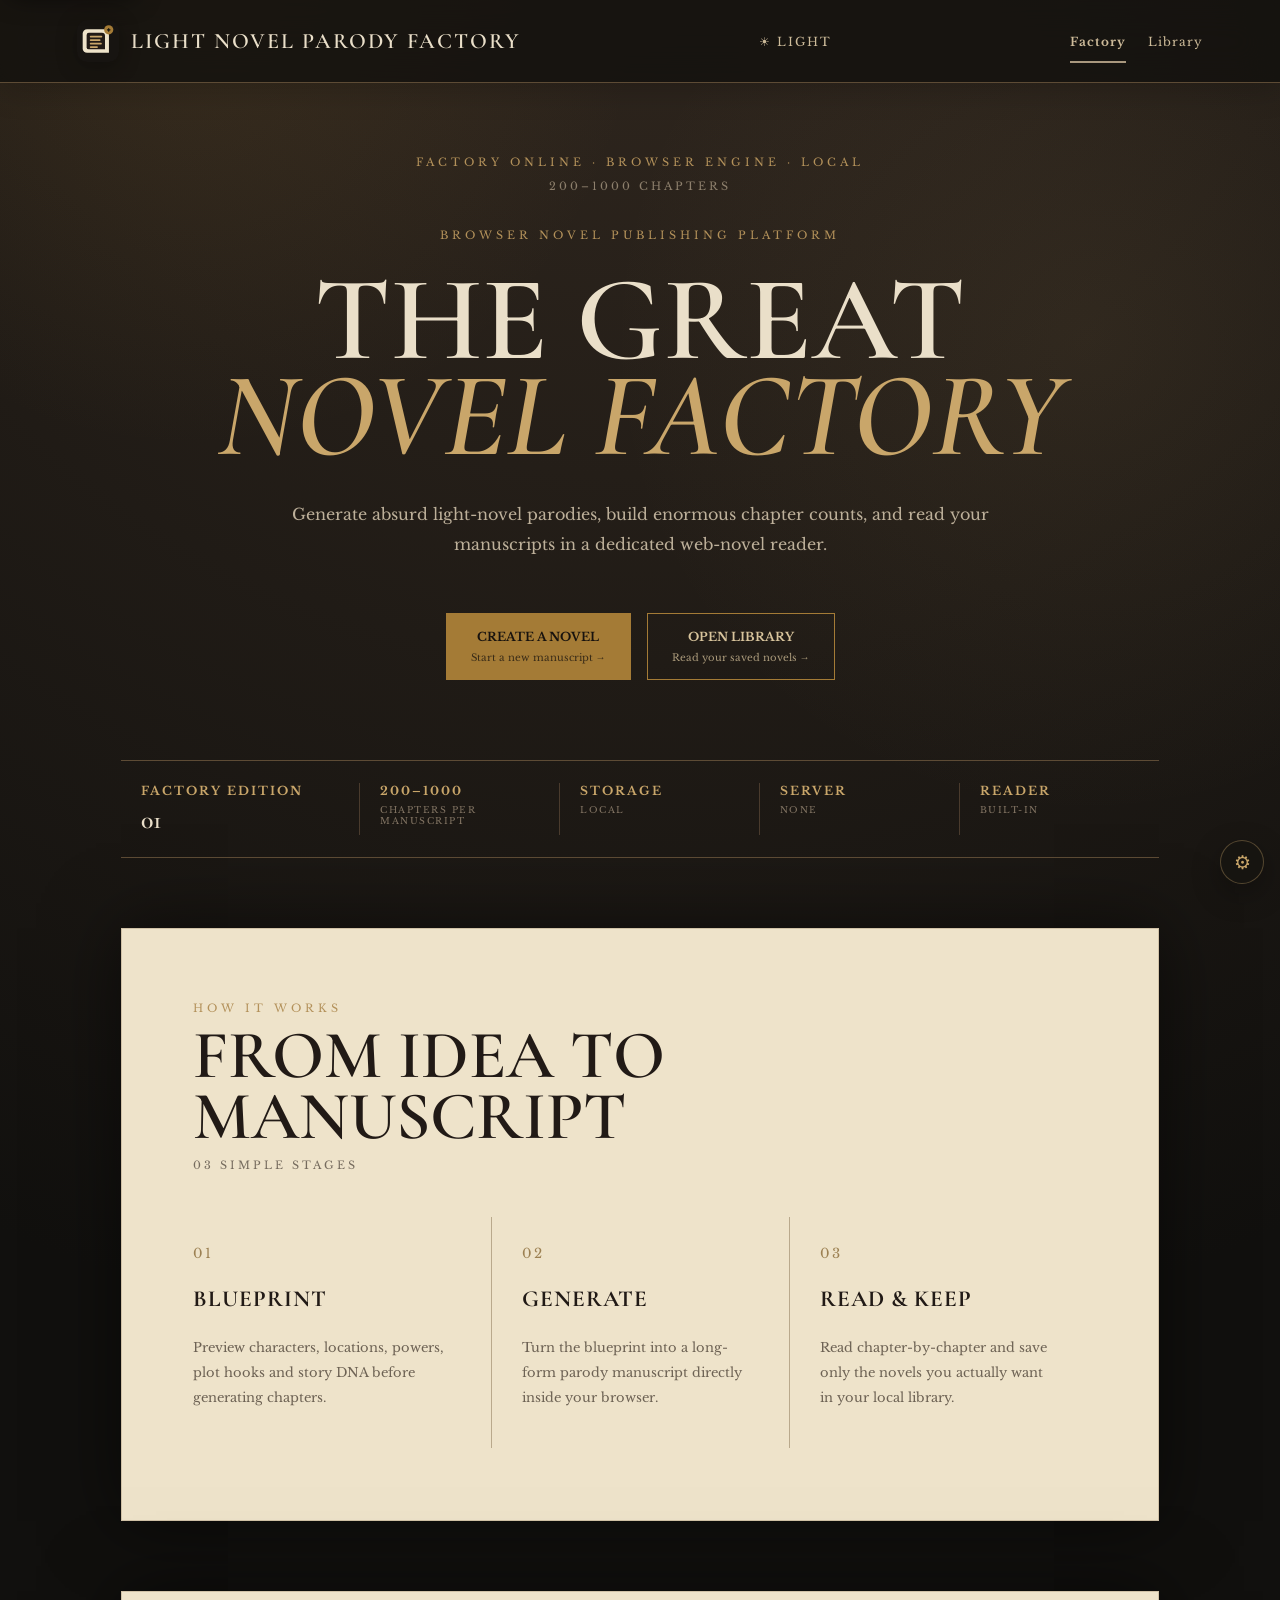
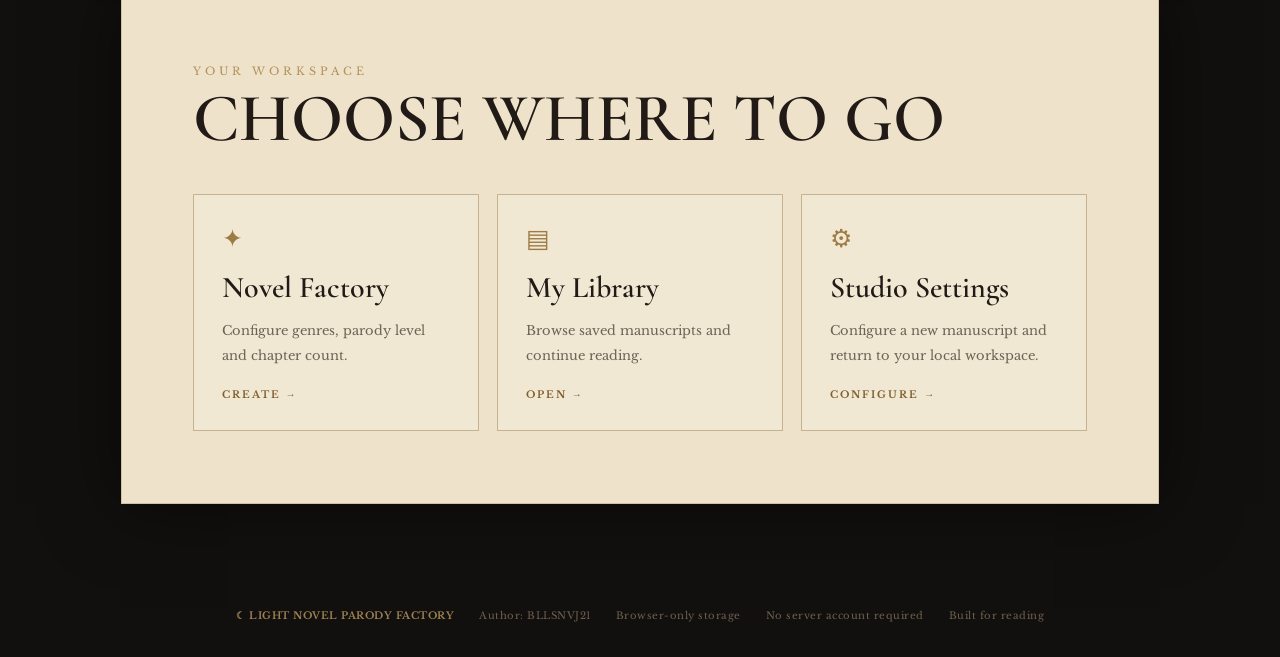
==== index.html @ edf14dce "Set author branding to BLLSNVJ21" ====
<!doctype html>
<html lang="en">
<head>
<meta charset="utf-8">
<meta name="viewport" content="width=device-width,initial-scale=1">
<title>Light Novel Parody Factory</title>
<link rel="stylesheet" href="css/jekyll.css">
<link rel="icon" href="icons/icon-192.svg" type="image/svg+xml">
<link rel="shortcut icon" href="icons/icon-192.svg" type="image/svg+xml"><link rel="manifest" href="manifest.webmanifest"><meta name="theme-color" content="#171411">
<meta name="mobile-web-app-capable" content="yes">
<meta name="mobile-web-app-title" content="Novel Factory">
<meta name="color-scheme" content="dark light">
<meta name="referrer" content="strict-origin-when-cross-origin">
<meta name="application-name" content="Light Novel Parody Factory"><meta name="apple-mobile-web-app-capable" content="yes"><meta name="apple-mobile-web-app-status-bar-style" content="black-translucent"><meta name="apple-mobile-web-app-title" content="Novel Factory"><link rel="apple-touch-icon" href="icons/icon-192.svg">
</head>
<body><a class="skip-link" href="#main-content">Skip to content</a>
<header class="masthead">
  <a class="brand brand-link" href="index.html" aria-label="Light Novel Parody Factory — Home"><img class="site-logo" src="icons/icon-192.svg" alt="Light Novel Parody Factory logo" width="42" height="42"><span>LIGHT NOVEL PARODY FACTORY</span></a>
  <div class="mode">☀ LIGHT</div>
  <nav aria-label="Primary navigation"><a class="active" aria-current="page" href="index.html">Factory</a><a href="library.html">Library</a></nav>
</header>
<main id="main-content">
  <section class="hero factory-hero">
    <p class="eyebrow">FACTORY ONLINE · BROWSER ENGINE · LOCAL</p><p class="edition">200–1000 CHAPTERS</p><p class="eyebrow">BROWSER NOVEL PUBLISHING PLATFORM</p>
    <h1>THE GREAT<br><em>NOVEL FACTORY</em></h1>
    <p class="lead">Generate absurd light-novel parodies, build enormous chapter counts, and read your manuscripts in a dedicated web-novel reader.</p>
    <div class="actions"><a class="button" href="create.html"><strong>CREATE A NOVEL</strong><span>Start a new manuscript →</span></a><a class="button ghost" href="library.html"><strong>OPEN LIBRARY</strong><span>Read your saved novels →</span></a></div>
  </section>
  <section class="factory-strip"><div><b>FACTORY EDITION</b><strong>01</strong></div><div><b>200–1000</b><span>CHAPTERS PER MANUSCRIPT</span></div><div><b>STORAGE</b><span>LOCAL</span></div><div><b>SERVER</b><span>NONE</span></div><div><b>READER</b><span>BUILT-IN</span></div></section>
  <section class="paper workflow"><p class="eyebrow">HOW IT WORKS</p><h2>FROM IDEA TO MANUSCRIPT</h2><p class="section-subtitle">03 SIMPLE STAGES</p><div class="stages"><article><small>01</small><h3>BLUEPRINT</h3><p>Preview characters, locations, powers, plot hooks and story DNA before generating chapters.</p></article><article><small>02</small><h3>GENERATE</h3><p>Turn the blueprint into a long-form parody manuscript directly inside your browser.</p></article><article><small>03</small><h3>READ &amp; KEEP</h3><p>Read chapter-by-chapter and save only the novels you actually want in your local library.</p></article></div></section>
  <section class="paper workspace"><p class="eyebrow">YOUR WORKSPACE</p><h2>CHOOSE WHERE TO GO</h2><div class="workspace-grid"><a class="workspace-card" href="create.html"><i>✦</i><h3>Novel Factory</h3><p>Configure genres, parody level and chapter count.</p><b>CREATE →</b></a><a class="workspace-card" href="library.html"><i>▤</i><h3>My Library</h3><p>Browse saved manuscripts and continue reading.</p><b>OPEN →</b></a><a class="workspace-card" href="create.html"><i>⚙</i><h3>Studio Settings</h3><p>Configure a new manuscript and return to your local workspace.</p><b>CONFIGURE →</b></a></div></section>
</main>
<footer><strong>☾ LIGHT NOVEL PARODY FACTORY</strong><span>Author: BLLSNVJ21</span><span>Browser-only storage</span><span>No server account required</span><span>Built for reading</span></footer>
<script src="js/pwa.js"></script>
</body></html>
---- css/jekyll.css ----
@import url('https://fonts.googleapis.com/css2?family=Cormorant+Garamond:wght@400;500;600;700&family=Libre+Baskerville:wght@400;700&display=swap');
:root{--ink:#211a16;--paper:#eee3ca;--night:#171411;--gold:#a47b36;--gold2:#c9a66a;--muted:#756b5e;--line:#5d4b35}
*{box-sizing:border-box}
html{scroll-behavior:smooth}
body{margin:0;background:radial-gradient(circle at 50% -10%,#332920,#11100e 62%);color:#eadfc9;font-family:'Libre Baskerville',serif;min-height:100vh}
.masthead{border-bottom:1px solid var(--line);padding:20px 6%;display:flex;justify-content:space-between;align-items:center;gap:25px;position:relative}
.brand{font:600 22px 'Cormorant Garamond',serif;letter-spacing:2px;color:#d9bd80;white-space:nowrap}
.mode{color:#cdbb9a;font-size:12px;letter-spacing:2px}
nav{display:flex;align-items:center;gap:22px}
nav a{color:#cdbb9a;text-decoration:none;font-size:12px;letter-spacing:1px}
nav a:hover{color:#fff0ca}
main{max-width:1180px;margin:0 auto}
.hero,.paper,.reader{padding:8vh 6%}
.factory-hero{text-align:center;max-width:1050px}
.eyebrow{letter-spacing:4px;color:#b3915a;font-size:11px;margin:0 0 10px}
.edition{font-size:11px;letter-spacing:3px;color:#8e806d;margin:0 0 35px}
.hero h1{font:600 clamp(55px,10vw,120px)/.8 'Cormorant Garamond',serif;margin:30px 0}
.hero h1 em{color:var(--gold2);font-style:italic}
.lead{max-width:700px;margin:35px auto 45px;color:#bdb09a;line-height:1.9;font-size:16px}
.actions{display:flex;justify-content:center;flex-wrap:wrap}
.button{display:inline-flex;flex-direction:column;gap:7px;border:1px solid var(--gold);background:var(--gold);color:#17120e;padding:15px 24px;margin:8px;text-decoration:none;font:700 12px 'Libre Baskerville';cursor:pointer}
.button span{font-weight:400;font-size:10px;opacity:.75}
.button.ghost{background:transparent;color:#d8c49c}
.factory-strip{border-top:1px solid var(--line);border-bottom:1px solid var(--line);display:grid;grid-template-columns:1.2fr repeat(4,1fr);margin:0 6%;padding:22px 0}
.factory-strip div{padding:0 20px;border-right:1px solid #4a3b2d;display:flex;flex-direction:column;gap:6px}
.factory-strip div:last-child{border:0}
.factory-strip b{color:#c9a66a;font-size:12px;letter-spacing:2px}
.factory-strip strong{font:600 26px 'Cormorant Garamond'}
.factory-strip span{font-size:9px;color:#827463;letter-spacing:1.5px}
.paper{background:var(--paper);color:var(--ink);margin:70px 6%;box-shadow:0 0 70px #0008}
.paper h2{font:600 clamp(40px,6vw,68px)/.9 'Cormorant Garamond';margin:10px 0}
.section-subtitle{font-size:11px;letter-spacing:3px;color:var(--muted)}
.stages,.workspace-grid{display:grid;grid-template-columns:repeat(3,1fr);gap:0;margin-top:45px}
.stages article{padding:25px 30px;border-left:1px solid #b9a98c}
.stages article:first-child{padding-left:0;border-left:0}
.stages small{color:#9c8052;letter-spacing:2px}
.stages h3{font:700 23px 'Cormorant Garamond';letter-spacing:1px}
.stages p,.workspace-card p{font-size:13px;line-height:1.9;color:#6d6254}
.workspace-grid{gap:18px}
.workspace-card{display:block;color:var(--ink);text-decoration:none;border:1px solid #c4b494;padding:28px;transition:.2s}
.workspace-card:hover{transform:translateY(-3px);border-color:#9d7b45}
.workspace-card i{font-style:normal;color:#9d7b45;font-size:25px}
.workspace-card h3{font:600 30px 'Cormorant Garamond';margin:15px 0 8px}
.workspace-card b{font-size:10px;letter-spacing:2px;color:#805f30}
footer{display:flex;justify-content:center;gap:25px;flex-wrap:wrap;text-align:center;color:#6e604d;padding:35px 6%;font-size:10px;letter-spacing:.5px}
footer strong{color:#9c8052}
.paper h1{font:600 58px 'Cormorant Garamond';margin:10px 0 40px}
.paper label{display:block;margin:25px 0 9px;font-weight:bold}
.paper input[type=text],.paper input:not([type]),.paper textarea{width:100%;padding:14px;border:1px solid #b9a98c;background:#f7efd9}
.paper input[type=range]{width:100%}
.chips{display:flex;flex-wrap:wrap;gap:8px}.chip{padding:9px 12px;border:1px solid #aa9879;cursor:pointer}.chip.active{background:#2b2119;color:#f4e8ce}.muted{color:var(--muted)}.status{margin-top:25px;font-style:italic}
.reader{max-width:none;width:100%;padding:5vh 5vw 8vh}.chapter{font:700 15px 'Libre Baskerville';letter-spacing:2px;color:#b3915a}.reader h1{font:600 60px/1 'Cormorant Garamond';margin:12px 0 50px}.novel-text{font:18px/2 'Cormorant Garamond',serif;color:#e8dcc5}.novel-text p{margin:0 0 1.2em}.controls{display:flex;justify-content:space-between;border-top:1px solid #594a37;padding-top:25px;margin-top:50px}.controls button{background:none;border:1px solid #69573e;color:#d9c49b;padding:10px 18px;cursor:pointer}.book{border-top:1px solid #6a5639;padding:22px 0}.book h2{font:600 32px 'Cormorant Garamond';margin:0}.book p{color:#756b5e}.danger{color:#8f4034;cursor:pointer}
@media(max-width:760px){.masthead{flex-wrap:wrap}.brand{font-size:18px}.mode{display:none}nav{width:100%;justify-content:space-between}.factory-strip{grid-template-columns:1fr 1fr;gap:18px}.factory-strip div{border:0;padding:0}.stages,.workspace-grid{grid-template-columns:1fr}.stages article{border-left:0;border-top:1px solid #b9a98c;padding:25px 0}.stages article:first-child{border-top:0}.paper{margin:35px 3%}.hero,.paper,.reader{padding:7vh 5%}}

.factory-builder{max-width:1180px;margin:0 auto;padding:5vh 5% 10vh}.builder-head{padding:35px 0 45px}.builder-head h1{font:600 clamp(48px,8vw,92px)/.85 'Cormorant Garamond';margin:15px 0}.builder-head h1 em{color:#c9a66a}.builder-head p:not(.eyebrow){max-width:700px;color:#a99c88;line-height:1.8}
.glass-panel{background:linear-gradient(135deg,rgba(255,255,255,.075),rgba(255,255,255,.025));border:1px solid rgba(210,181,125,.22);border-radius:18px;box-shadow:0 20px 60px rgba(0,0,0,.25),inset 0 1px rgba(255,255,255,.08);backdrop-filter:blur(16px);-webkit-backdrop-filter:blur(16px);padding:28px;margin:18px 0}
.panel-title{display:flex;justify-content:space-between;align-items:center;color:#d8c49c;font-size:12px;letter-spacing:2px;margin-bottom:20px}.mini{border:1px solid #735d3d;background:transparent;color:#c9a66a;padding:8px 12px;font-size:9px;letter-spacing:1px;cursor:pointer}
.card-grid{display:grid;grid-template-columns:repeat(4,1fr);gap:10px}.select-card{min-height:54px;text-align:left;border:1px solid rgba(210,181,125,.18);border-radius:12px;background:rgba(255,255,255,.035);color:#b9ae9d;padding:13px;cursor:pointer;transition:.18s;font-family:inherit;font-size:11px}.select-card:hover{border-color:#a47b36;transform:translateY(-2px)}.select-card.active{background:linear-gradient(135deg,rgba(164,123,54,.35),rgba(255,255,255,.06));border-color:#b89458;color:#f3e6ca;box-shadow:0 8px 24px #0004}
.controls-grid{display:grid;grid-template-columns:1fr 1fr;gap:30px}.glass-panel label{display:flex;justify-content:space-between;color:#d8c49c;font-size:11px;letter-spacing:2px}.glass-panel output{color:#c9a66a;font-weight:bold}.glass-panel input[type=range]{width:100%;accent-color:#b18a4c;margin-top:18px}.range-labels{display:flex;justify-content:space-between;color:#776b5b;font-size:9px;margin-top:7px}.text-input{width:100%;margin-top:12px;padding:16px;background:rgba(0,0,0,.18);border:1px solid rgba(210,181,125,.22);border-radius:10px;color:#eee1c9;font:14px 'Libre Baskerville';outline:none}.text-input:focus{border-color:#a47b36}
.generate-zone{text-align:center;padding:25px}.button.big{min-width:260px;padding:17px 25px}.button.big span{display:block;margin-top:5px}.generate-zone #status,#genStatus{color:#b3915a;font-size:11px;letter-spacing:1px;min-height:18px}
.blueprint{margin-top:35px}.blueprint-top{display:flex;justify-content:space-between;gap:20px;align-items:flex-start}.blueprint h2{font:600 clamp(38px,6vw,65px)/.9 'Cormorant Garamond';margin:8px 0;color:#eee1c9}.status-pill{border:1px solid #8c713f;border-radius:30px;padding:8px 13px;color:#c9a66a;font-size:9px;letter-spacing:2px}.bp-stats{display:grid;grid-template-columns:repeat(4,1fr);border-top:1px solid #493b2d;border-bottom:1px solid #493b2d;margin:30px 0}.bp-stats div{padding:20px;border-right:1px solid #493b2d}.bp-stats div:last-child{border:0}.bp-stats b{display:block;font:600 30px 'Cormorant Garamond';color:#d8c49c}.bp-stats span{font-size:8px;letter-spacing:2px;color:#776b5b}.bp-section{padding:20px 0;border-bottom:1px solid #3e3329}.bp-section h3{font-size:10px;letter-spacing:3px;color:#a88a58}.tag-list{display:flex;flex-wrap:wrap;gap:8px}.tag-list span{border:1px solid #594a37;border-radius:20px;padding:7px 10px;font-size:10px;color:#c8b99f}.character-grid{display:grid;grid-template-columns:repeat(3,1fr);gap:12px}.character-grid article{background:rgba(255,255,255,.035);border:1px solid #44382d;border-radius:12px;padding:17px}.character-grid small{display:block;color:#a88a58;letter-spacing:2px;font-size:8px}.character-grid strong{display:block;font:600 25px 'Cormorant Garamond';margin:7px 0;color:#e8dcc5}.character-grid p{font-size:10px;color:#958875}.bp-section p,.bp-section li{color:#a99c88;font-size:12px;line-height:1.8}.bp-actions{display:flex;flex-wrap:wrap;gap:10px;margin-top:25px}
.reader-head{border-bottom:1px solid #594a37;padding-bottom:30px;margin-bottom:35px}.reader-meta{color:#8f806d;font-size:10px;letter-spacing:1px}.reader-meta span{color:#b3915a;margin:0 5px}
@media(max-width:800px){.card-grid{grid-template-columns:repeat(2,1fr)}.controls-grid,.character-grid{grid-template-columns:1fr}.bp-stats{grid-template-columns:repeat(2,1fr)}.bp-stats div:nth-child(2){border-right:0}.bp-stats div:nth-child(-n+2){border-bottom:1px solid #493b2d}}
@media(max-width:480px){.card-grid{grid-template-columns:1fr}.glass-panel{padding:20px}.blueprint-top{flex-direction:column}}

/* FULL-WIDTH READER */
body.reader-mode{overflow-x:hidden}.reader-shell{width:100%;min-height:100vh}.reader-head{max-width:1500px;margin-left:auto;margin-right:auto}.novel-text{max-width:1450px;margin:0 auto;font-size:clamp(18px,1.45vw,25px);line-height:2.05;column-width:42rem;column-gap:6vw;text-align:left}.novel-text p{break-inside:avoid}.reader .controls{max-width:1450px;margin-left:auto;margin-right:auto}.reader-toolbar{display:flex;justify-content:flex-end;gap:10px;margin-bottom:20px}.reader-toolbar button{background:rgba(255,255,255,.03);border:1px solid #69573e;color:#d9c49b;padding:9px 14px;cursor:pointer;font-size:10px;letter-spacing:1px}.reader-toolbar button:hover{background:rgba(201,166,106,.12);border-color:#a47b36}
@media(max-width:900px){.novel-text{column-width:auto;columns:1}.reader{padding:4vh 4vw 7vh}}


/* =========================================================
   UNIVERSAL RESPONSIVE SYSTEM — PHONE / TABLET / DESKTOP
   ========================================================= */
html,body{width:100%;max-width:100%;overflow-x:hidden}
html{-webkit-text-size-adjust:100%;text-size-adjust:100%}
body{min-width:0}
img,svg,video,canvas{max-width:100%;height:auto}
button,input,textarea,select{max-width:100%;font:inherit}
button,a,.workspace-card,.select-card{touch-action:manipulation}
a,button{ -webkit-tap-highlight-color:transparent }
.masthead{width:100%;padding-left:max(4vw,env(safe-area-inset-left));padding-right:max(4vw,env(safe-area-inset-right))}
main{width:100%;min-width:0}
.hero,.paper,.reader{min-width:0}
.hero{width:100%}
.factory-hero{margin-left:auto;margin-right:auto}
.lead{width:min(100%,700px)}
.actions{width:100%;align-items:stretch}
.button{max-width:100%;min-width:0}
.factory-strip{width:auto;margin-left:clamp(3%,6vw);margin-right:clamp(3%,6vw)}
.factory-strip div{min-width:0}
.paper{width:auto}
.stages article,.workspace-card,.glass-panel,.blueprint,.character-grid article,.bp-section{min-width:0}
.card-grid{min-width:0}
.select-card{width:100%;overflow-wrap:anywhere}
.controls-grid>div{min-width:0}
.text-input{min-width:0}
.blueprint-top{min-width:0}
.blueprint-top>div{min-width:0}
.blueprint h2,.reader h1,.hero h1,.builder-head h1,.paper h1{overflow-wrap:anywhere}
.tag-list{min-width:0}
.tag-list span{overflow-wrap:anywhere}
.character-grid article p,.bp-section p,.bp-section li{overflow-wrap:anywhere}
.book{min-width:0}
.book h2,.book p{overflow-wrap:anywhere}
.reader{min-height:calc(100vh - 80px)}
.reader-head,.novel-text,.reader .controls{width:100%;min-width:0}
.novel-text{overflow-wrap:anywhere;word-break:normal}
.reader-toolbar{flex-wrap:wrap}
.reader-toolbar button,.controls button{min-height:42px}
.controls{gap:12px;align-items:center}
.controls span{text-align:center;overflow-wrap:anywhere}

/* Large desktop */
@media(min-width:1400px){
  .factory-hero{max-width:1300px}
  .factory-builder{max-width:1500px}
  .paper{margin-left:4%;margin-right:4%}
  .card-grid{grid-template-columns:repeat(6,1fr)}
  .novel-text{max-width:1650px;column-count:2;column-width:auto}
  .reader-head,.reader .controls{max-width:1650px}
}

/* Standard laptop / tablet landscape */
@media(max-width:1100px){
  .brand{font-size:20px}
  .masthead{padding-top:17px;padding-bottom:17px}
  .hero,.paper,.reader{padding-left:5% ;padding-right:5%}
  .factory-strip{grid-template-columns:repeat(3,1fr)}
  .factory-strip div:first-child{grid-column:1/-1}
  .card-grid{grid-template-columns:repeat(3,1fr)}
  .character-grid{grid-template-columns:repeat(2,1fr)}
}

/* Tablet portrait */
@media(max-width:900px){
  .masthead{align-items:flex-start}
  .brand{white-space:normal;line-height:1.1}
  nav{flex-wrap:wrap;justify-content:flex-end}
  .factory-strip{grid-template-columns:repeat(2,1fr)}
  .factory-strip div:first-child{grid-column:1/-1}
  .novel-text{column-count:1;columns:1}
  .reader{padding-left:5vw;padding-right:5vw}
}

/* Phones */
@media(max-width:760px){
  .masthead{padding-top:14px;padding-bottom:14px;gap:14px}
  .brand{font-size:17px;letter-spacing:1.2px;max-width:100%}
  nav{width:100%;display:grid;grid-template-columns:repeat(2,minmax(0,1fr));gap:8px}
  nav a{text-align:center;border:1px solid rgba(210,181,125,.18);padding:10px 6px;font-size:10px}
  main{max-width:none}
  .hero,.paper,.reader{padding-top:6vh;padding-bottom:6vh}
  .hero h1{font-size:clamp(44px,16vw,76px);line-height:.86}
  .lead{font-size:14px;line-height:1.8}
  .actions{flex-direction:column}
  .actions .button,.generate-zone .button{width:100%;margin:6px 0}
  .factory-strip{margin-left:3%;margin-right:3%;padding:18px 0}
  .factory-strip div{padding:0 10px}
  .factory-strip strong{font-size:23px}
  .paper{margin:25px 3%;padding-left:6%;padding-right:6%}
  .paper h1{font-size:clamp(42px,12vw,58px)}
  .paper h2{font-size:clamp(38px,11vw,58px)}
  .workspace-grid,.stages{gap:10px}
  .workspace-card{padding:22px}
  .factory-builder{padding:3vh 3% 8vh}
  .builder-head{padding:25px 0 30px}
  .builder-head h1{font-size:clamp(46px,14vw,72px)}
  .glass-panel{padding:18px;margin:12px 0;border-radius:14px}
  .panel-title{gap:12px;align-items:flex-start}
  .panel-title span{line-height:1.5}
  .mini{flex:0 0 auto;min-height:38px}
  .card-grid{grid-template-columns:repeat(2,minmax(0,1fr));gap:8px}
  .select-card{min-height:52px;padding:11px 9px;font-size:10px}
  .controls-grid{gap:8px}
  .glass-panel label{font-size:10px;line-height:1.5}
  .text-input{font-size:13px;padding:14px}
  .blueprint-top{gap:12px}
  .bp-stats{grid-template-columns:repeat(2,minmax(0,1fr))}
  .bp-stats div{padding:15px}
  .bp-stats b{font-size:27px}
  .character-grid{grid-template-columns:1fr}
  .bp-actions{flex-direction:column}
  .bp-actions .button{width:100%;margin:0}
  .reader{padding-left:4vw;padding-right:4vw}
  .reader h1{font-size:clamp(42px,11vw,66px);margin-bottom:30px}
  .reader-head{padding-bottom:22px;margin-bottom:25px}
  .novel-text{font-size:clamp(17px,5vw,21px);line-height:1.9}
  .reader-toolbar{justify-content:stretch}
  .reader-toolbar button{width:100%}
  .controls{display:grid;grid-template-columns:1fr;gap:10px}
  .controls button{width:100%}
  footer{padding-left:5%;padding-right:5%;gap:12px}
}

/* Very small phones */
@media(max-width:420px){
  .masthead{display:block}
  .brand{display:block;margin-bottom:12px}
  nav{grid-template-columns:1fr 1fr}
  nav a{font-size:9px}
  .card-grid{grid-template-columns:1fr}
  .factory-strip{grid-template-columns:1fr 1fr}
  .factory-strip div:first-child{grid-column:1/-1}
  .factory-strip b{font-size:10px}
  .factory-strip span{font-size:8px}
  .paper{margin-left:2%;margin-right:2%;padding-left:7%;padding-right:7%}
  .glass-panel{padding:15px}
  .panel-title{flex-direction:column}
  .mini{width:100%}
  .button{padding:14px 16px}
}

/* Short landscape phones */
@media(max-height:500px) and (orientation:landscape){
  .masthead{padding-top:10px;padding-bottom:10px}
  .hero,.paper,.reader{padding-top:8vh;padding-bottom:8vh}
  .hero h1{font-size:clamp(42px,10vw,80px)}
  .factory-strip{grid-template-columns:repeat(5,1fr)}
  .factory-strip div:first-child{grid-column:auto}
  .reader{padding-top:4vh}
}

/* Real browser fullscreen: remove chrome-like site header */
:fullscreen .masthead{display:none}
:fullscreen .reader{max-width:none;width:100vw;min-height:100vh;padding:4vh 5vw 6vh}
:fullscreen .novel-text{max-width:1700px;column-count:2;column-width:auto}
:fullscreen .reader-head,:fullscreen .reader .controls{max-width:1700px}
@media(max-width:900px){
  :fullscreen .novel-text{column-count:1}
  :fullscreen .reader{padding-left:4vw;padding-right:4vw}
}

/* Accessibility / touch */
@media(prefers-reduced-motion:reduce){
  *,*::before,*::after{scroll-behavior:auto!important;animation-duration:.01ms!important;animation-iteration-count:1!important;transition-duration:.01ms!important}
}
@media(hover:none){
  .workspace-card:hover,.select-card:hover{transform:none}
}


/* =========================================================
   UI UPGRADE — APP-LIKE EXPERIENCE
   ========================================================= */
:root{
  --surface:rgba(255,255,255,.045);
  --surface-strong:rgba(255,255,255,.075);
  --gold-glow:rgba(201,166,106,.18);
  --focus:#e2bd79;
}
body{
  background:
    radial-gradient(circle at 15% 0%,rgba(164,123,54,.13),transparent 28rem),
    radial-gradient(circle at 85% 15%,rgba(201,166,106,.08),transparent 30rem),
    radial-gradient(circle at 50% -10%,#332920,#11100e 62%);
}
.masthead{
  position:sticky;
  top:0;
  z-index:100;
  background:rgba(17,16,14,.78);
  backdrop-filter:blur(18px);
  -webkit-backdrop-filter:blur(18px);
  box-shadow:0 8px 30px rgba(0,0,0,.18);
}
nav a{position:relative;padding:7px 0}
nav a::after{content:"";position:absolute;left:0;right:100%;bottom:0;height:1px;background:var(--gold2);transition:right .2s ease}
nav a:hover::after{right:0}
.button,.workspace-card,.select-card{transition:transform .2s ease,box-shadow .2s ease,border-color .2s ease,background .2s ease}
.button:hover{transform:translateY(-2px);box-shadow:0 12px 30px var(--gold-glow)}
.button:focus-visible,.mini:focus-visible,.select-card:focus-visible,.controls button:focus-visible,.reader-toolbar button:focus-visible,.workspace-card:focus-visible{
  outline:2px solid var(--focus);
  outline-offset:3px;
}
.button:active,.select-card:active{transform:translateY(0)}
.paper{border:1px solid rgba(116,93,57,.25)}
.workspace-card{background:rgba(255,255,255,.18)}
.workspace-card:hover{box-shadow:0 15px 35px rgba(56,40,22,.16)}
.glass-panel{position:relative;overflow:hidden}
.glass-panel::before{
  content:"";
  position:absolute;
  inset:0;
  pointer-events:none;
  background:linear-gradient(115deg,rgba(255,255,255,.07),transparent 35%);
}
.glass-panel>*{position:relative;z-index:1}
.reader-progress{position:fixed;left:0;right:0;top:0;height:3px;background:rgba(255,255,255,.06);z-index:200}
.reader-progress span{display:block;height:100%;background:var(--gold2);box-shadow:0 0 12px rgba(201,166,106,.55);transition:width .25s ease}
.reader-toolbar{
  position:sticky;
  top:80px;
  z-index:50;
  justify-content:space-between;
  align-items:center;
  padding:10px 0;
  background:linear-gradient(to bottom,rgba(17,16,14,.94),rgba(17,16,14,.7),transparent);
  backdrop-filter:blur(8px);
}
.reader-tools-left,.reader-tools-right{display:flex;align-items:center;gap:8px}
.reader-progress-label{font-size:9px;letter-spacing:2px;color:#8f806d}
.reader-toolbar button{min-width:44px;min-height:40px}
.reader-toolbar button:hover{box-shadow:0 8px 20px rgba(0,0,0,.2)}
.controls button:disabled{opacity:.3;cursor:not-allowed}
.reader-error{text-align:center;padding:15vh 5vw}
.novel-text{font-size:calc(clamp(18px,1.45vw,25px) * var(--reader-scale,1));transition:font-size .15s ease}
@media(max-width:760px){
  .masthead{position:relative}
  .reader-toolbar{top:0;padding:8px 0}
  .reader-tools-left{display:none}
  .reader-tools-right{width:100%;display:grid;grid-template-columns:1fr 1fr 2fr}
  .reader-tools-right button{width:100%}
}
@media(prefers-reduced-motion:reduce){
  .button,.workspace-card,.select-card,.novel-text{transition:none}
}

/* FACTORY 2.0 */
.brand-link{color:inherit;text-decoration:none}.panel-actions{display:flex;gap:8px;flex-wrap:wrap}.panel-title strong{font-size:9px;color:#8f806d;margin-left:8px}.select-card.active:before{content:'✓ ';color:#e0bd79}.live-estimate{display:flex;align-items:center;justify-content:space-between;gap:15px;margin-top:14px;padding:12px 14px;border:1px solid rgba(210,181,125,.14);border-radius:10px;background:rgba(0,0,0,.14);font-size:9px;letter-spacing:1.5px;color:#817565}.live-estimate strong{color:#d8c49c;font:600 20px 'Cormorant Garamond';letter-spacing:0}.text-button{border:0;background:none;color:#8f806d;text-decoration:underline;cursor:pointer;font:10px 'Libre Baskerville';letter-spacing:1px}.library-head{display:flex;justify-content:space-between;align-items:end;gap:30px}.library-tools{display:grid;grid-template-columns:1fr 180px 180px;gap:10px;margin:30px 0 12px}.search-box{display:flex!important;align-items:center;gap:10px!important;margin:0!important;padding:0 14px;background:#f7efd9;border:1px solid #b9a98c}.search-box span{font-size:24px;color:#9c8052}.search-box input{border:0!important;background:transparent!important;outline:0;width:100%;padding:14px 0!important}.library-tools select{border:1px solid #b9a98c;background:#f7efd9;padding:12px;color:#3d3329}.library-summary{display:flex;justify-content:space-between;align-items:center;gap:15px;padding:12px 0;border-top:1px solid #c5b697;border-bottom:1px solid #c5b697;font-size:9px;letter-spacing:2px;color:#756b5e}.book-card{display:grid;grid-template-columns:50px 1fr auto;gap:22px;align-items:center;padding:26px 0;border-bottom:1px solid #c5b697}.book-index{font:600 30px 'Cormorant Garamond';color:#b19a75}.book-main h2{font:600 34px 'Cormorant Garamond';margin:4px 0}.book-meta{font-size:11px;color:#756b5e}.progress-track{height:4px;background:#d2c5a9;max-width:600px;margin:12px 0 6px}.progress-track span{display:block;height:100%;background:#8d6b35}.book-main small{font-size:8px;letter-spacing:1px;color:#8d6b35}.book-actions{display:flex;flex-direction:column;align-items:stretch}.book-actions .button{margin:0 0 8px}.danger-button{border:0;background:none;color:#9a4b3d;cursor:pointer;font-size:9px;letter-spacing:1px}.empty-library{text-align:center;padding:80px 20px}.empty-library>div{font-size:40px;color:#9c8052}.empty-library h2{font:600 40px 'Cormorant Garamond';margin:10px}@media(max-width:760px){.library-head{display:block}.library-head .button{margin-left:0;margin-top:15px}.library-tools{grid-template-columns:1fr}.library-summary{flex-wrap:wrap}.book-card{grid-template-columns:1fr;gap:10px}.book-index{display:none}.book-actions{flex-direction:row;gap:10px;align-items:center}.book-actions .button{margin:0}.live-estimate{align-items:flex-start;flex-direction:column;gap:6px}.panel-title{align-items:flex-start;flex-direction:column}.panel-actions{width:100%}.panel-actions .mini{flex:1}}

/* READER STUDIO */
.reader-toolbar select{min-height:40px;background:#211c17;color:#d8c49c;border:1px solid #69573e;padding:0 10px}.reader-meta{color:#968873;font-size:10px;letter-spacing:1px}.reader-meta span{margin:0 6px}.reader-mode[data-reader-theme="sepia"]{background:#2a2118}.reader-mode[data-reader-theme="sepia"] .novel-text{color:#ead9b7}.reader-mode[data-reader-theme="paper"]{background:#eee3ca;color:#211a16}.reader-mode[data-reader-theme="paper"] .masthead{background:#eee3ca;border-color:#c4b494}.reader-mode[data-reader-theme="paper"] .brand,.reader-mode[data-reader-theme="paper"] nav a{color:#4a3a2b}.reader-mode[data-reader-theme="paper"] .novel-text{color:#30251c}.reader-mode[data-reader-theme="paper"] .reader-toolbar{background:linear-gradient(to bottom,rgba(238,227,202,.96),rgba(238,227,202,.7),transparent)}@media(max-width:760px){.reader-tools-right{grid-template-columns:1.5fr 1fr 1fr 1fr 1fr!important}.reader-toolbar select{width:100%;min-width:0}.reader-toolbar button{font-size:9px;padding:0 5px}}

/* LIBRARY 3.0 MANAGEMENT */
.library-actions{display:flex;gap:7px;flex-wrap:wrap;align-items:center}.library-actions .mini{white-space:nowrap}.favorite{border:0;background:none;color:#9d7b45;font-size:22px;cursor:pointer;vertical-align:middle;padding:0 4px}.duplicate-button{border:0;background:none;color:#80663d;cursor:pointer;font-size:9px;letter-spacing:1px}.duplicate-button:hover,.danger-button:hover,.favorite:hover{color:#c19a59}.book-actions .duplicate-button,.book-actions .danger-button{padding:7px 0}.book-actions{min-width:110px}@media(max-width:760px){.library-actions{width:100%}.library-actions .mini{flex:1}.book-actions .duplicate-button,.book-actions .danger-button{padding:10px}.book-actions{min-width:0}}
/* Factory control density */
.factory-builder .controls-grid{align-items:end}.factory-builder .controls-grid>div{padding:4px 0}.generate-zone{position:relative}.generate-zone .ghost{background:transparent;color:#d8c49c}.generate-zone button:disabled{opacity:.45;cursor:wait;transform:none;box-shadow:none}

/* PWA UI */
.pwa-toast{position:fixed;right:18px;bottom:18px;z-index:9999;display:flex;align-items:center;gap:12px;max-width:min(420px,calc(100vw - 36px));padding:12px 14px;border:1px solid rgba(201,166,106,.35);border-radius:14px;background:rgba(23,20,17,.92);color:#eee3ca;box-shadow:0 18px 45px rgba(0,0,0,.35);backdrop-filter:blur(16px);font-size:13px}.pwa-toast[hidden]{display:none}.pwa-toast .mini{flex:none}.offline .masthead:after{content:'OFFLINE';margin-left:10px;font-size:9px;letter-spacing:2px;color:#c9a66a}@media(max-width:600px){.pwa-toast{left:12px;right:12px;bottom:12px;max-width:none}.pwa-toast .mini{padding:9px 12px}}

/* PWA APP CONTROLS */
.pwa-settings-button{position:fixed;right:16px;bottom:16px;z-index:9997;width:44px;height:44px;border:1px solid rgba(201,166,106,.35);border-radius:50%;background:rgba(23,20,17,.9);color:#c9a66a;font-size:19px;cursor:pointer;box-shadow:0 10px 30px rgba(0,0,0,.3);backdrop-filter:blur(12px)}.pwa-settings-button:hover{transform:translateY(-2px);color:#eee3ca}.pwa-panel{position:fixed;inset:0;z-index:10000;display:grid;place-items:center;padding:20px;background:rgba(10,9,8,.65);backdrop-filter:blur(10px)}.pwa-panel[hidden]{display:none}.pwa-panel-card{width:min(460px,100%);padding:20px;border:1px solid rgba(201,166,106,.3);border-radius:20px;background:#211a16;color:#eee3ca;box-shadow:0 30px 80px rgba(0,0,0,.55)}.pwa-panel-head{display:flex;align-items:center;justify-content:space-between;margin-bottom:16px;letter-spacing:2px}.pwa-close{border:0;background:none;color:#c9a66a;font-size:26px;cursor:pointer}.pwa-status-row{display:flex;justify-content:space-between;gap:20px;padding:11px 0;border-top:1px solid rgba(201,166,106,.14);font-size:13px}.pwa-status-row b{font-weight:600;color:#c9a66a}.pwa-panel-actions{display:grid;grid-template-columns:1fr;gap:8px;margin-top:16px}.pwa-panel-actions .mini{width:100%;padding:11px}.pwa-note{margin:14px 0 0;color:#a89b89;font-size:11px;line-height:1.6}.pwa-toast{position:fixed;right:18px;bottom:72px;z-index:9999;display:flex;align-items:center;gap:12px;max-width:min(420px,calc(100vw - 36px));padding:12px 14px;border:1px solid rgba(201,166,106,.35);border-radius:14px;background:rgba(23,20,17,.94);color:#eee3ca;box-shadow:0 18px 45px rgba(0,0,0,.35);backdrop-filter:blur(16px);font-size:13px}.pwa-toast .mini{flex:none}.pwa-toast[hidden]{display:none}.offline .masthead:after{content:'OFFLINE';margin-left:10px;font-size:9px;letter-spacing:2px;color:#c9a66a}@media(max-width:600px){.pwa-settings-button{right:12px;bottom:12px}.pwa-toast{left:12px;right:12px;bottom:66px;max-width:none}.pwa-toast .mini{padding:9px 12px}}

/* PWA 4.0 */
.pwa-panel{z-index:10000}.pwa-panel-card{max-height:min(90vh,720px);overflow:auto}.pwa-panel-actions{grid-template-columns:1fr 1fr}.pwa-panel-actions .mini{min-height:42px}.pwa-settings-button{touch-action:manipulation}@media(max-width:600px){.pwa-panel{padding:10px}.pwa-panel-card{border-radius:16px;padding:16px}.pwa-panel-actions{grid-template-columns:1fr}.pwa-status-row{font-size:12px}}


/* Clickable home logo */
.brand-link{display:inline-block;color:inherit;text-decoration:none;cursor:pointer}
.brand-link:hover{color:inherit;text-decoration:none}


/* Navigation + home-logo upgrade */
.masthead .brand-link{position:relative;transition:opacity .2s ease,transform .2s ease}
.masthead .brand-link:hover{opacity:.86;transform:translateY(-1px)}
.masthead nav a{position:relative}
.masthead nav a.active{font-weight:700}
.masthead nav a.active:after{content:"";position:absolute;left:0;right:0;bottom:-7px;height:2px;background:currentColor;opacity:.8}
@media(max-width:600px){.masthead nav a.active:after{bottom:-4px}.masthead .brand-link{max-width:72vw}}


/* WEB APP 2026 — accessibility, safe-area and app-shell polish */
.skip-link{position:fixed;top:10px;left:10px;z-index:20000;transform:translateY(-160%);background:#c9a66a;color:#171411;padding:10px 14px;border-radius:8px;font:700 12px 'Libre Baskerville';text-decoration:none;box-shadow:0 8px 25px #0008}.skip-link:focus{transform:translateY(0)}
button,a,input,select{touch-action:manipulation}button:focus-visible,a:focus-visible,input:focus-visible,select:focus-visible{outline:2px solid #c9a66a;outline-offset:3px}
html{scroll-padding-top:90px}body{padding-bottom:env(safe-area-inset-bottom)}.masthead{padding-top:max(20px,env(safe-area-inset-top));padding-left:max(6%,env(safe-area-inset-left));padding-right:max(6%,env(safe-area-inset-right))}
@media(max-width:760px){.masthead{position:sticky;top:0;z-index:1000;background:rgba(23,20,17,.88);backdrop-filter:blur(16px);-webkit-backdrop-filter:blur(16px)}.button,.mini,.controls button{min-height:44px}.select-card{min-height:48px}.reader-toolbar{position:sticky;top:72px;z-index:900;background:rgba(23,20,17,.94);backdrop-filter:blur(14px);-webkit-backdrop-filter:blur(14px)}}
@media(prefers-reduced-motion:reduce){html{scroll-behavior:auto}.workspace-card,.select-card,.masthead .brand-link{transition:none!important}.pwa-toast{animation:none!important}}

/* SITE BRAND LOGO */
.brand-link{display:inline-flex!important;align-items:center;gap:12px;text-decoration:none!important}
.site-logo{width:42px;height:42px;display:block;flex:0 0 42px;object-fit:contain;border-radius:10px;filter:drop-shadow(0 4px 10px rgba(0,0,0,.28));transition:transform .2s ease,filter .2s ease}
.brand-link:hover .site-logo{transform:rotate(-4deg) scale(1.05);filter:drop-shadow(0 6px 14px rgba(0,0,0,.38))}
.brand-link span{display:inline-block}
@media(max-width:560px){.site-logo{width:36px;height:36px;flex-basis:36px}.brand-link{gap:8px!important}.brand-link span{font-size:13px;line-height:1.05;max-width:190px}}
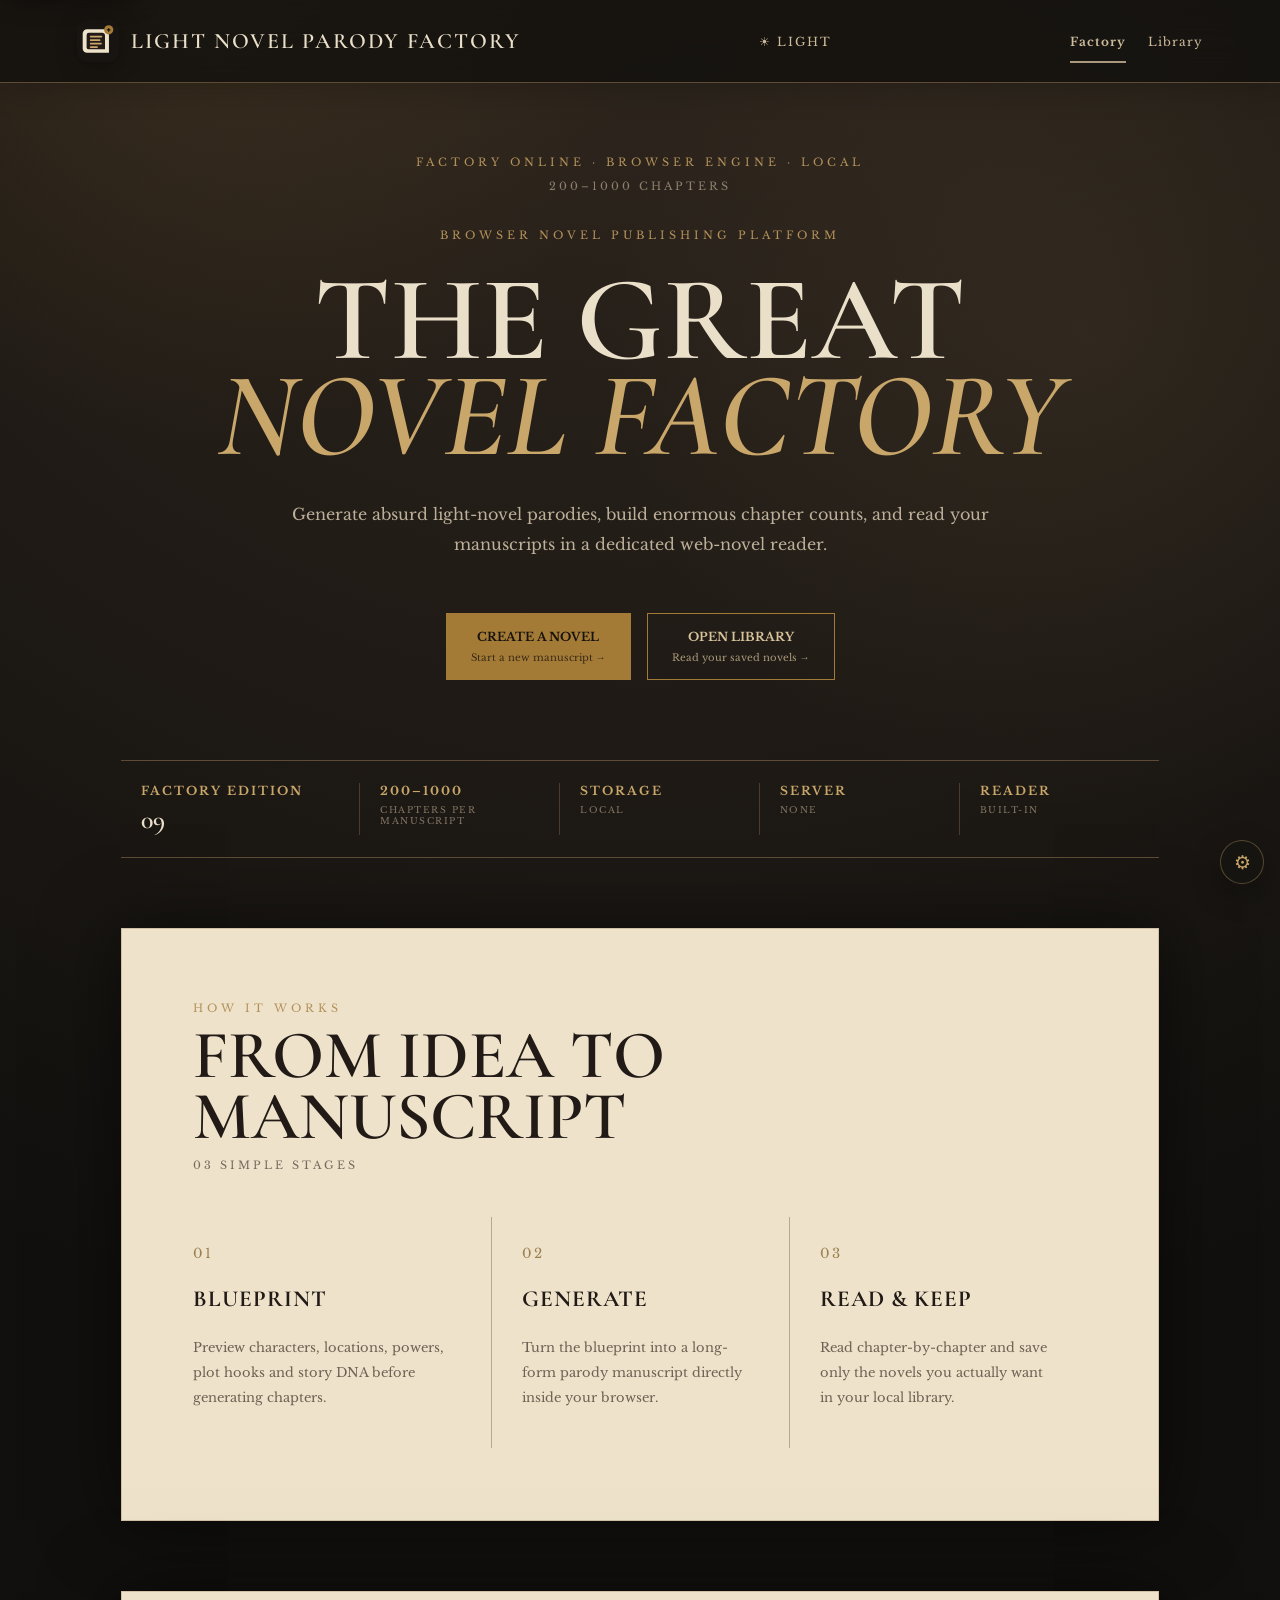
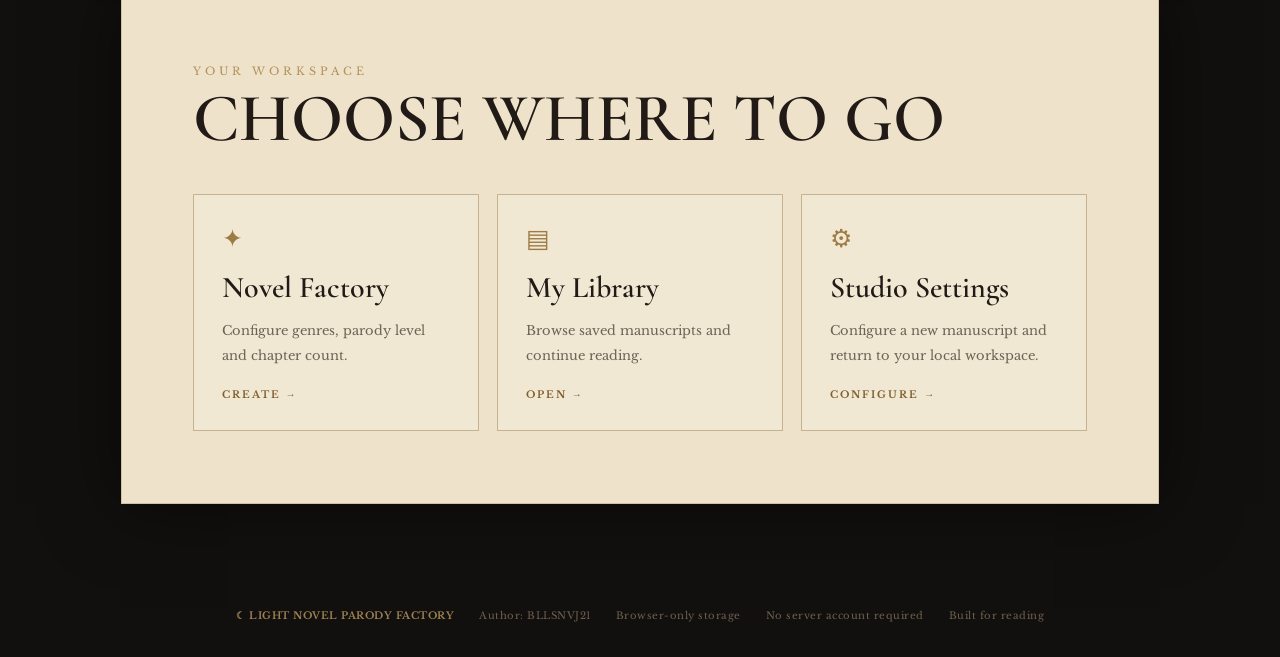
==== commit 26abffd4: "Upgrade Factory home to v9.0" ====
--- a/index.html
+++ b/index.html
@@ -6,7 +6,7 @@
 <title>Light Novel Parody Factory</title>
 <link rel="stylesheet" href="css/jekyll.css">
 <link rel="icon" href="icons/icon-192.svg" type="image/svg+xml">
-<link rel="shortcut icon" href="icons/icon-192.svg" type="image/svg+xml"><link rel="manifest" href="manifest.webmanifest"><meta name="theme-color" content="#171411">
+<link rel="shortcut icon" href="icons/icon-192.svg" type="image/svg+xml"><link rel="manifest" href="manifest.webmanifest"><meta name="theme-color" content="#171411"><meta name="description" content="Light Novel Parody Factory — an original, browser-only novel creation, generation, library and reading studio by BLLSNVJ21.">
 <meta name="mobile-web-app-capable" content="yes">
 <meta name="mobile-web-app-title" content="Novel Factory">
 <meta name="color-scheme" content="dark light">
@@ -26,7 +26,7 @@
     <p class="lead">Generate absurd light-novel parodies, build enormous chapter counts, and read your manuscripts in a dedicated web-novel reader.</p>
     <div class="actions"><a class="button" href="create.html"><strong>CREATE A NOVEL</strong><span>Start a new manuscript →</span></a><a class="button ghost" href="library.html"><strong>OPEN LIBRARY</strong><span>Read your saved novels →</span></a></div>
   </section>
-  <section class="factory-strip"><div><b>FACTORY EDITION</b><strong>01</strong></div><div><b>200–1000</b><span>CHAPTERS PER MANUSCRIPT</span></div><div><b>STORAGE</b><span>LOCAL</span></div><div><b>SERVER</b><span>NONE</span></div><div><b>READER</b><span>BUILT-IN</span></div></section>
+  <section class="factory-strip"><div><b>FACTORY EDITION</b><strong>09</strong></div><div><b>200–1000</b><span>CHAPTERS PER MANUSCRIPT</span></div><div><b>STORAGE</b><span>LOCAL</span></div><div><b>SERVER</b><span>NONE</span></div><div><b>READER</b><span>BUILT-IN</span></div></section>
   <section class="paper workflow"><p class="eyebrow">HOW IT WORKS</p><h2>FROM IDEA TO MANUSCRIPT</h2><p class="section-subtitle">03 SIMPLE STAGES</p><div class="stages"><article><small>01</small><h3>BLUEPRINT</h3><p>Preview characters, locations, powers, plot hooks and story DNA before generating chapters.</p></article><article><small>02</small><h3>GENERATE</h3><p>Turn the blueprint into a long-form parody manuscript directly inside your browser.</p></article><article><small>03</small><h3>READ &amp; KEEP</h3><p>Read chapter-by-chapter and save only the novels you actually want in your local library.</p></article></div></section>
   <section class="paper workspace"><p class="eyebrow">YOUR WORKSPACE</p><h2>CHOOSE WHERE TO GO</h2><div class="workspace-grid"><a class="workspace-card" href="create.html"><i>✦</i><h3>Novel Factory</h3><p>Configure genres, parody level and chapter count.</p><b>CREATE →</b></a><a class="workspace-card" href="library.html"><i>▤</i><h3>My Library</h3><p>Browse saved manuscripts and continue reading.</p><b>OPEN →</b></a><a class="workspace-card" href="create.html"><i>⚙</i><h3>Studio Settings</h3><p>Configure a new manuscript and return to your local workspace.</p><b>CONFIGURE →</b></a></div></section>
 </main>
--- a/css/jekyll.css
+++ b/css/jekyll.css
@@ -363,3 +363,15 @@
 .brand-link:hover .site-logo{transform:rotate(-4deg) scale(1.05);filter:drop-shadow(0 6px 14px rgba(0,0,0,.38))}
 .brand-link span{display:inline-block}
 @media(max-width:560px){.site-logo{width:36px;height:36px;flex-basis:36px}.brand-link{gap:8px!important}.brand-link span{font-size:13px;line-height:1.05;max-width:190px}}
+
+/* AUTHOR ATTRIBUTION */
+.bp-author,.reader-author{display:inline-flex;align-items:center;gap:10px;letter-spacing:.08em;text-transform:uppercase}.bp-author{margin:10px 0 18px;padding:10px 14px;border:1px solid var(--line);border-radius:10px;background:rgba(164,123,54,.08)}.bp-author span{font-size:10px;color:var(--muted)}.bp-author strong,.reader-author{color:var(--gold2)}.reader-author{margin:10px 0;font-size:12px;font-weight:700}
+
+/* READER 6.0 — chapter navigation, notes and bookmarks */
+.reader-drawer{position:fixed;top:0;left:0;bottom:0;width:min(420px,92vw);z-index:5000;overflow:auto;padding:22px;background:rgba(23,20,17,.98);border-right:1px solid var(--line);box-shadow:18px 0 60px rgba(0,0,0,.45);backdrop-filter:blur(18px);-webkit-backdrop-filter:blur(18px)}.drawer-head{position:sticky;top:-22px;margin:-22px -22px 16px;padding:22px;background:rgba(23,20,17,.98);border-bottom:1px solid var(--line);display:grid;gap:12px}.drawer-head input{width:100%;box-sizing:border-box;padding:12px;border:1px solid var(--line);border-radius:8px;background:rgba(255,255,255,.05);color:inherit}.chapter-list,.reader-drawer #chapterList{display:grid;gap:6px}.chapter-item{display:grid;grid-template-columns:auto 1fr auto;gap:10px;align-items:center;text-align:left;width:100%;padding:11px 12px;border:1px solid transparent;border-radius:8px;background:transparent;color:inherit;cursor:pointer}.chapter-item:hover,.chapter-item.active{background:rgba(164,123,54,.12);border-color:var(--line)}.chapter-item span{font-size:10px;color:var(--muted);white-space:nowrap}.chapter-item strong{font-size:13px}.chapter-item b{color:var(--gold2)}.reader-note-box{max-width:760px;margin:0 auto 24px;padding:16px;border:1px solid var(--line);border-radius:10px;background:rgba(164,123,54,.07)}.reader-note-box label{display:block;margin-bottom:8px;font-size:11px;letter-spacing:.08em}.reader-note-box textarea{width:100%;box-sizing:border-box;resize:vertical;min-height:90px;background:rgba(0,0,0,.16);color:inherit;border:1px solid var(--line);border-radius:8px;padding:12px;margin-bottom:10px}@media(max-width:760px){.reader-toolbar{top:72px}.reader-tools-right{overflow-x:auto;max-width:100%;padding-bottom:4px}.reader-drawer{width:min(92vw,380px)}}
+
+/* FACTORY 8.0 STORY BIBLE */
+.story-bible-panel .bible-grid{display:grid;grid-template-columns:1fr 1fr;gap:16px}.story-bible-panel .bible-grid>div{display:grid;gap:7px}.story-bible-panel .bible-area{min-height:100px;resize:vertical}.story-bible-panel .text-input{box-sizing:border-box;width:100%}.story-bible-panel textarea{font:14px 'Libre Baskerville';line-height:1.5;padding:12px;border:1px solid var(--line);background:rgba(255,255,255,.04);color:inherit;border-radius:8px}@media(max-width:760px){.story-bible-panel .bible-grid{grid-template-columns:1fr}}
+
+/* FACTORY 9.0 SEED CONTROLS */
+.seed-row{display:grid;gap:8px;margin:18px 0}.seed-controls{display:grid;grid-template-columns:1fr auto;gap:8px}.seed-controls .text-input{min-width:0}@media(max-width:560px){.seed-controls{grid-template-columns:1fr}.seed-controls .mini{width:100%}}
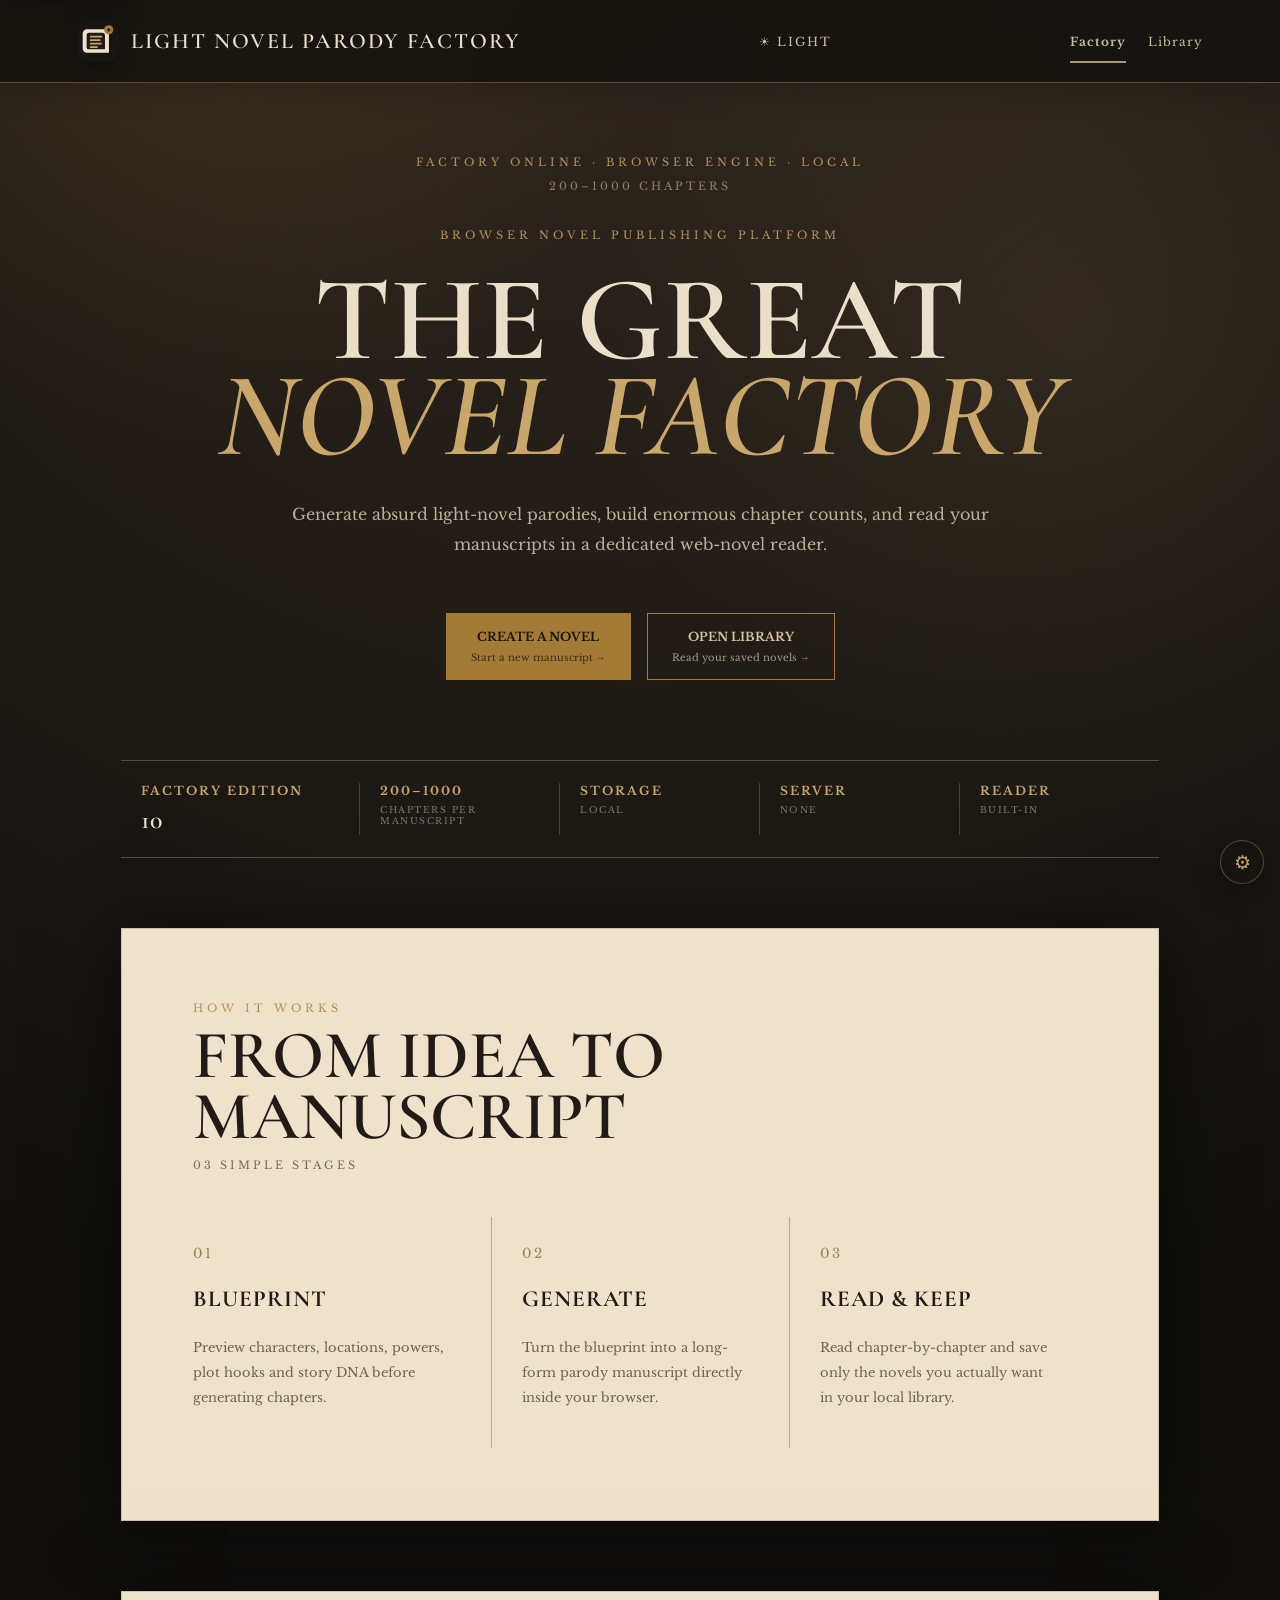
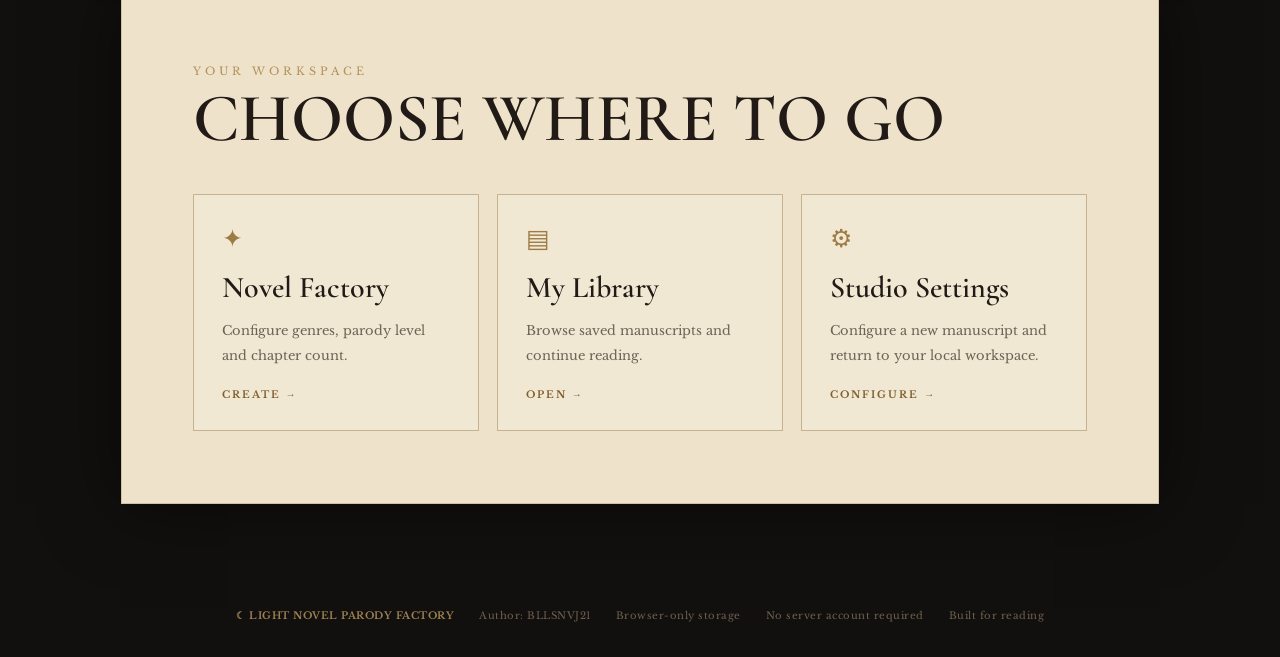
==== commit d98db005: "Upgrade Factory edition branding to v10" ====
--- a/index.html
+++ b/index.html
@@ -26,7 +26,7 @@
     <p class="lead">Generate absurd light-novel parodies, build enormous chapter counts, and read your manuscripts in a dedicated web-novel reader.</p>
     <div class="actions"><a class="button" href="create.html"><strong>CREATE A NOVEL</strong><span>Start a new manuscript →</span></a><a class="button ghost" href="library.html"><strong>OPEN LIBRARY</strong><span>Read your saved novels →</span></a></div>
   </section>
-  <section class="factory-strip"><div><b>FACTORY EDITION</b><strong>09</strong></div><div><b>200–1000</b><span>CHAPTERS PER MANUSCRIPT</span></div><div><b>STORAGE</b><span>LOCAL</span></div><div><b>SERVER</b><span>NONE</span></div><div><b>READER</b><span>BUILT-IN</span></div></section>
+  <section class="factory-strip"><div><b>FACTORY EDITION</b><strong>10</strong></div><div><b>200–1000</b><span>CHAPTERS PER MANUSCRIPT</span></div><div><b>STORAGE</b><span>LOCAL</span></div><div><b>SERVER</b><span>NONE</span></div><div><b>READER</b><span>BUILT-IN</span></div></section>
   <section class="paper workflow"><p class="eyebrow">HOW IT WORKS</p><h2>FROM IDEA TO MANUSCRIPT</h2><p class="section-subtitle">03 SIMPLE STAGES</p><div class="stages"><article><small>01</small><h3>BLUEPRINT</h3><p>Preview characters, locations, powers, plot hooks and story DNA before generating chapters.</p></article><article><small>02</small><h3>GENERATE</h3><p>Turn the blueprint into a long-form parody manuscript directly inside your browser.</p></article><article><small>03</small><h3>READ &amp; KEEP</h3><p>Read chapter-by-chapter and save only the novels you actually want in your local library.</p></article></div></section>
   <section class="paper workspace"><p class="eyebrow">YOUR WORKSPACE</p><h2>CHOOSE WHERE TO GO</h2><div class="workspace-grid"><a class="workspace-card" href="create.html"><i>✦</i><h3>Novel Factory</h3><p>Configure genres, parody level and chapter count.</p><b>CREATE →</b></a><a class="workspace-card" href="library.html"><i>▤</i><h3>My Library</h3><p>Browse saved manuscripts and continue reading.</p><b>OPEN →</b></a><a class="workspace-card" href="create.html"><i>⚙</i><h3>Studio Settings</h3><p>Configure a new manuscript and return to your local workspace.</p><b>CONFIGURE →</b></a></div></section>
 </main>
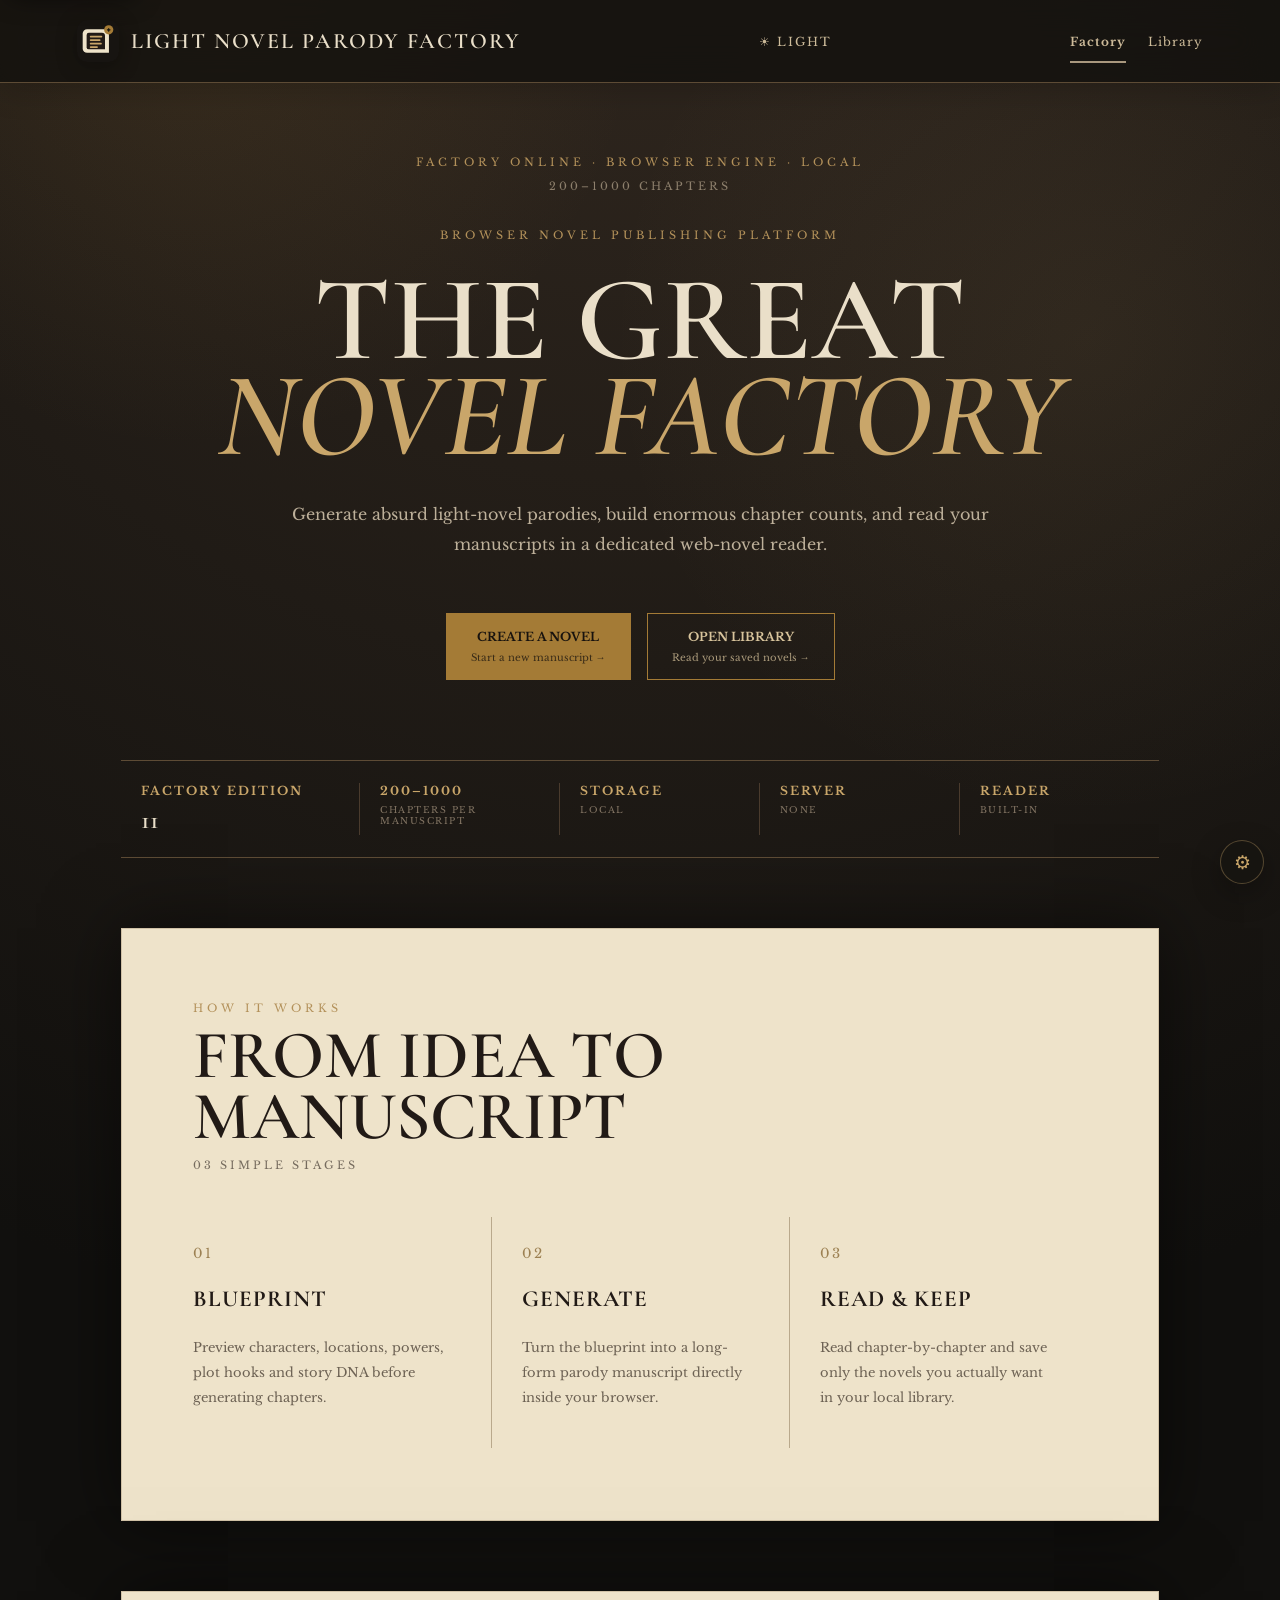
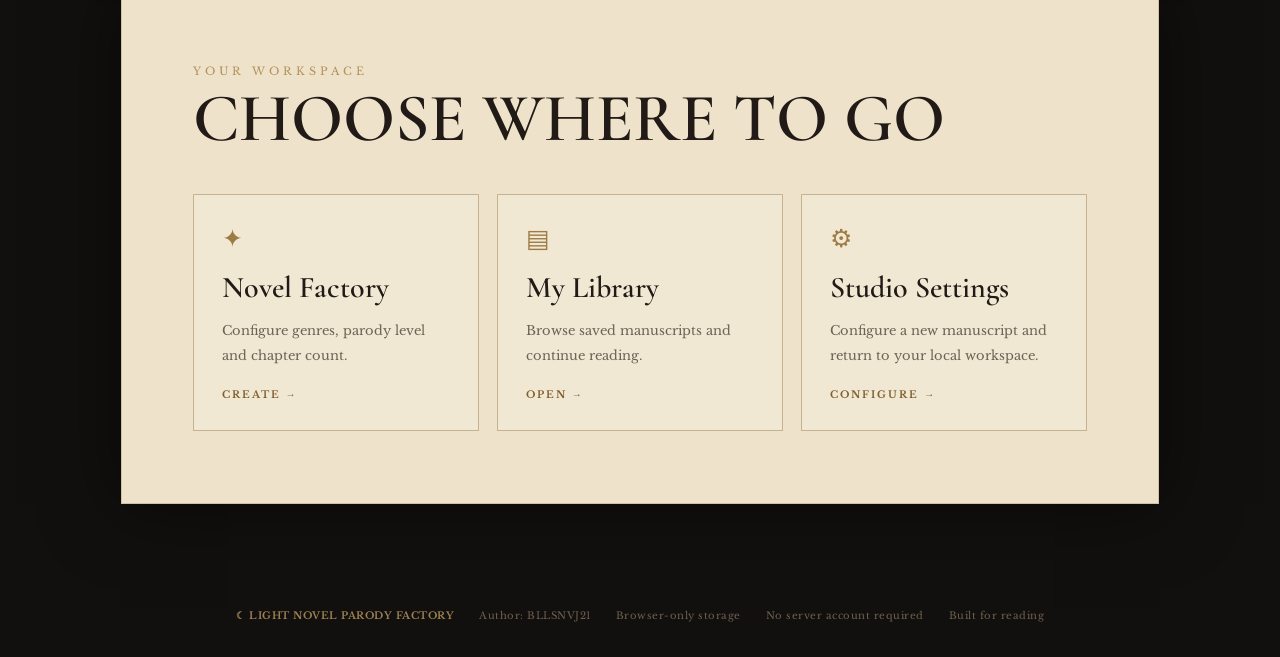
==== commit b1357d9b: "Bump Factory UI to v11.0" ====
--- a/index.html
+++ b/index.html
@@ -26,7 +26,7 @@
     <p class="lead">Generate absurd light-novel parodies, build enormous chapter counts, and read your manuscripts in a dedicated web-novel reader.</p>
     <div class="actions"><a class="button" href="create.html"><strong>CREATE A NOVEL</strong><span>Start a new manuscript →</span></a><a class="button ghost" href="library.html"><strong>OPEN LIBRARY</strong><span>Read your saved novels →</span></a></div>
   </section>
-  <section class="factory-strip"><div><b>FACTORY EDITION</b><strong>10</strong></div><div><b>200–1000</b><span>CHAPTERS PER MANUSCRIPT</span></div><div><b>STORAGE</b><span>LOCAL</span></div><div><b>SERVER</b><span>NONE</span></div><div><b>READER</b><span>BUILT-IN</span></div></section>
+  <section class="factory-strip"><div><b>FACTORY EDITION</b><strong>11</strong></div><div><b>200–1000</b><span>CHAPTERS PER MANUSCRIPT</span></div><div><b>STORAGE</b><span>LOCAL</span></div><div><b>SERVER</b><span>NONE</span></div><div><b>READER</b><span>BUILT-IN</span></div></section>
   <section class="paper workflow"><p class="eyebrow">HOW IT WORKS</p><h2>FROM IDEA TO MANUSCRIPT</h2><p class="section-subtitle">03 SIMPLE STAGES</p><div class="stages"><article><small>01</small><h3>BLUEPRINT</h3><p>Preview characters, locations, powers, plot hooks and story DNA before generating chapters.</p></article><article><small>02</small><h3>GENERATE</h3><p>Turn the blueprint into a long-form parody manuscript directly inside your browser.</p></article><article><small>03</small><h3>READ &amp; KEEP</h3><p>Read chapter-by-chapter and save only the novels you actually want in your local library.</p></article></div></section>
   <section class="paper workspace"><p class="eyebrow">YOUR WORKSPACE</p><h2>CHOOSE WHERE TO GO</h2><div class="workspace-grid"><a class="workspace-card" href="create.html"><i>✦</i><h3>Novel Factory</h3><p>Configure genres, parody level and chapter count.</p><b>CREATE →</b></a><a class="workspace-card" href="library.html"><i>▤</i><h3>My Library</h3><p>Browse saved manuscripts and continue reading.</p><b>OPEN →</b></a><a class="workspace-card" href="create.html"><i>⚙</i><h3>Studio Settings</h3><p>Configure a new manuscript and return to your local workspace.</p><b>CONFIGURE →</b></a></div></section>
 </main>
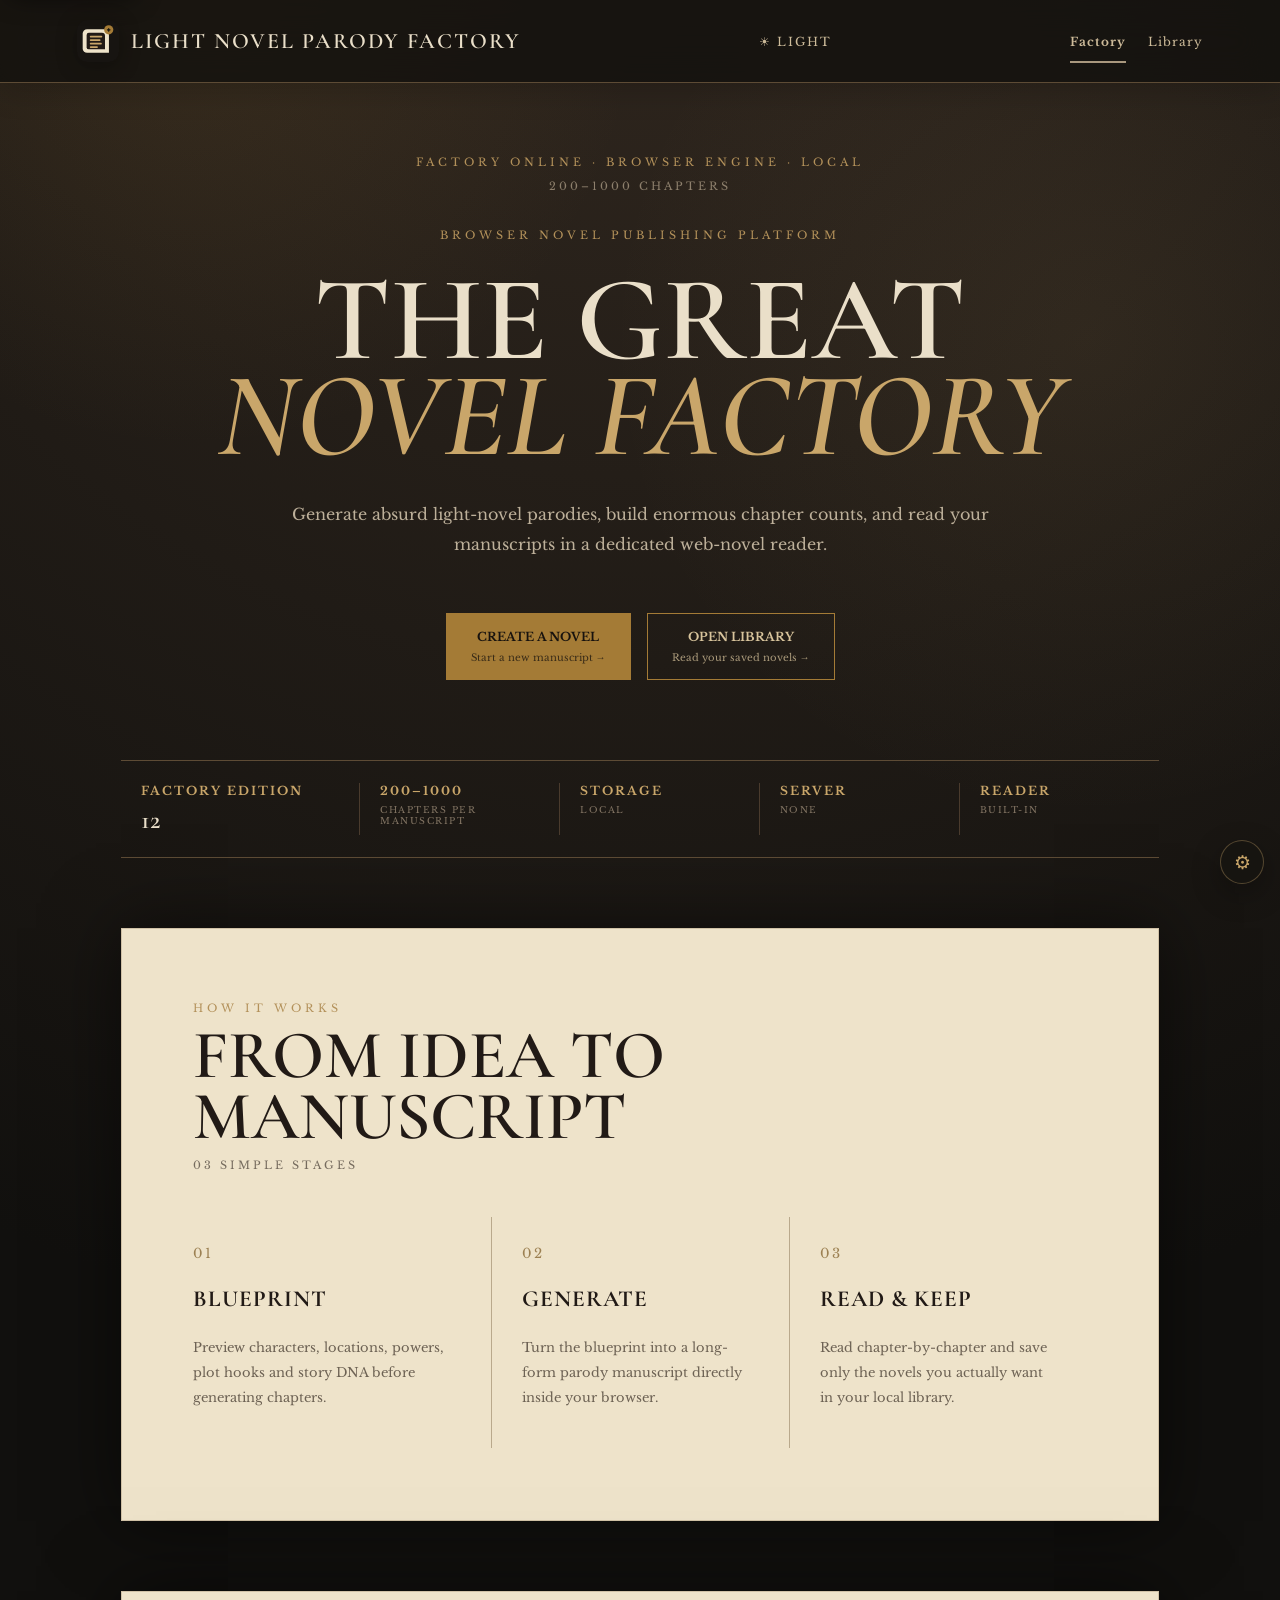
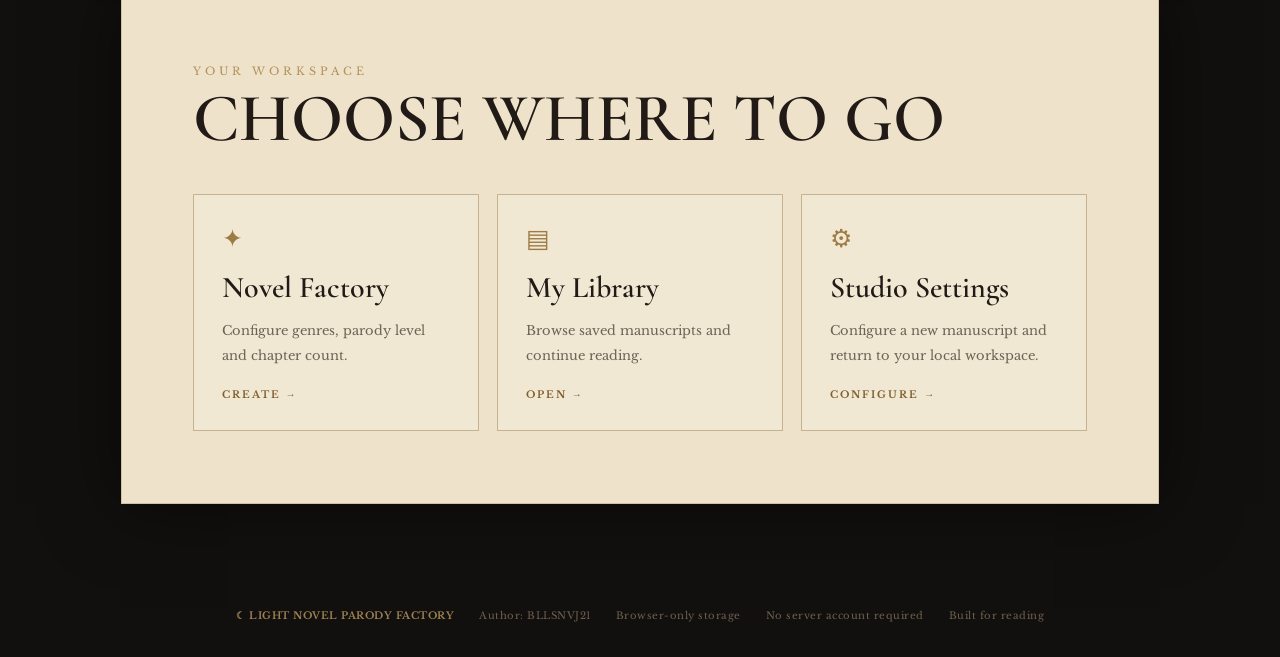
==== commit b3151f22: "Upgrade UI to v12" ====
--- a/index.html
+++ b/index.html
@@ -26,7 +26,7 @@
     <p class="lead">Generate absurd light-novel parodies, build enormous chapter counts, and read your manuscripts in a dedicated web-novel reader.</p>
     <div class="actions"><a class="button" href="create.html"><strong>CREATE A NOVEL</strong><span>Start a new manuscript →</span></a><a class="button ghost" href="library.html"><strong>OPEN LIBRARY</strong><span>Read your saved novels →</span></a></div>
   </section>
-  <section class="factory-strip"><div><b>FACTORY EDITION</b><strong>11</strong></div><div><b>200–1000</b><span>CHAPTERS PER MANUSCRIPT</span></div><div><b>STORAGE</b><span>LOCAL</span></div><div><b>SERVER</b><span>NONE</span></div><div><b>READER</b><span>BUILT-IN</span></div></section>
+  <section class="factory-strip"><div><b>FACTORY EDITION</b><strong>12</strong></div><div><b>200–1000</b><span>CHAPTERS PER MANUSCRIPT</span></div><div><b>STORAGE</b><span>LOCAL</span></div><div><b>SERVER</b><span>NONE</span></div><div><b>READER</b><span>BUILT-IN</span></div></section>
   <section class="paper workflow"><p class="eyebrow">HOW IT WORKS</p><h2>FROM IDEA TO MANUSCRIPT</h2><p class="section-subtitle">03 SIMPLE STAGES</p><div class="stages"><article><small>01</small><h3>BLUEPRINT</h3><p>Preview characters, locations, powers, plot hooks and story DNA before generating chapters.</p></article><article><small>02</small><h3>GENERATE</h3><p>Turn the blueprint into a long-form parody manuscript directly inside your browser.</p></article><article><small>03</small><h3>READ &amp; KEEP</h3><p>Read chapter-by-chapter and save only the novels you actually want in your local library.</p></article></div></section>
   <section class="paper workspace"><p class="eyebrow">YOUR WORKSPACE</p><h2>CHOOSE WHERE TO GO</h2><div class="workspace-grid"><a class="workspace-card" href="create.html"><i>✦</i><h3>Novel Factory</h3><p>Configure genres, parody level and chapter count.</p><b>CREATE →</b></a><a class="workspace-card" href="library.html"><i>▤</i><h3>My Library</h3><p>Browse saved manuscripts and continue reading.</p><b>OPEN →</b></a><a class="workspace-card" href="create.html"><i>⚙</i><h3>Studio Settings</h3><p>Configure a new manuscript and return to your local workspace.</p><b>CONFIGURE →</b></a></div></section>
 </main>
--- a/css/jekyll.css
+++ b/css/jekyll.css
@@ -375,3 +375,7 @@
 
 /* FACTORY 9.0 SEED CONTROLS */
 .seed-row{display:grid;gap:8px;margin:18px 0}.seed-controls{display:grid;grid-template-columns:1fr auto;gap:8px}.seed-controls .text-input{min-width:0}@media(max-width:560px){.seed-controls{grid-template-columns:1fr}.seed-controls .mini{width:100%}}
+
+
+/* Factory v11 accessibility and modern viewport polish */
+:focus-visible{outline:2px solid var(--gold2);outline-offset:3px}button,a,input,textarea,select{touch-action:manipulation}@media (prefers-reduced-motion:reduce){html{scroll-behavior:auto}*,*::before,*::after{animation-duration:.001ms!important;animation-iteration-count:1!important;transition-duration:.001ms!important;scroll-behavior:auto!important}}@media (max-width:720px){.masthead{padding-left:max(14px,env(safe-area-inset-left));padding-right:max(14px,env(safe-area-inset-right))}.pwa-settings-button{bottom:max(16px,env(safe-area-inset-bottom));right:max(16px,env(safe-area-inset-right))}}
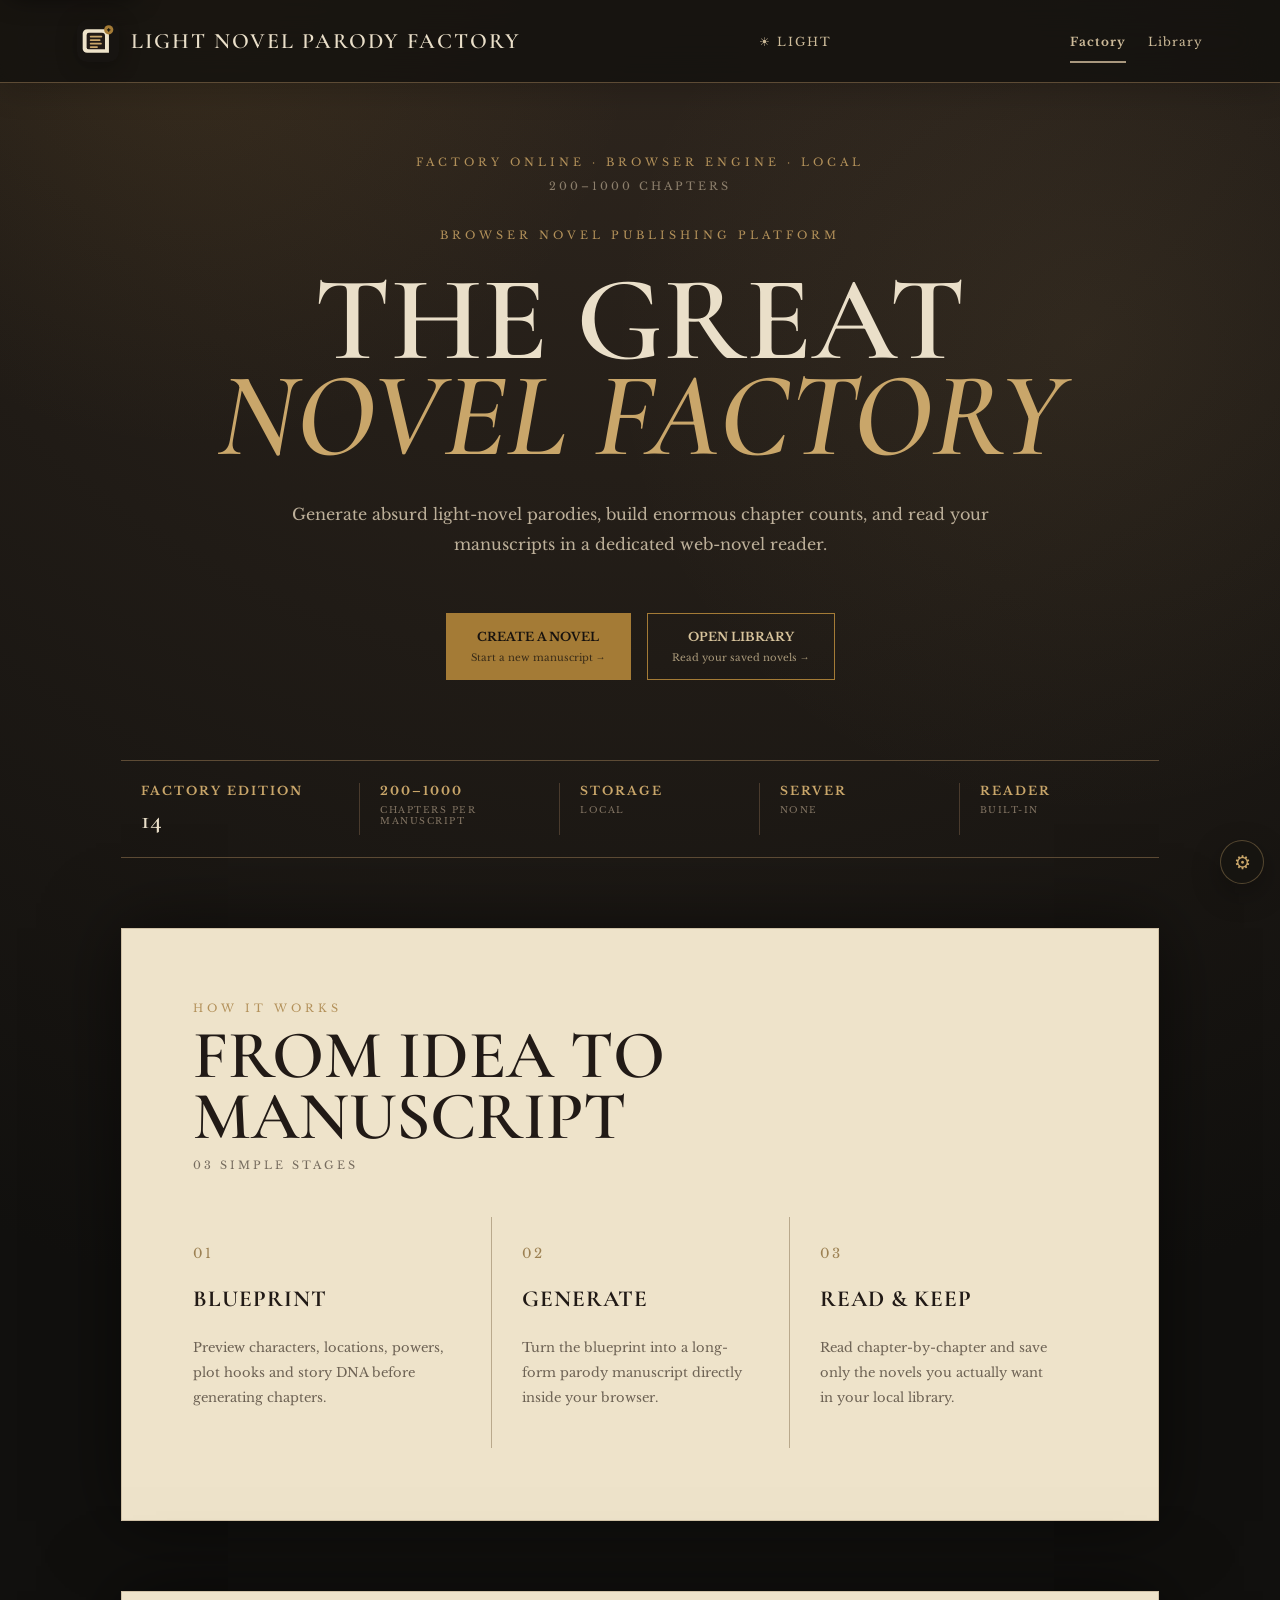
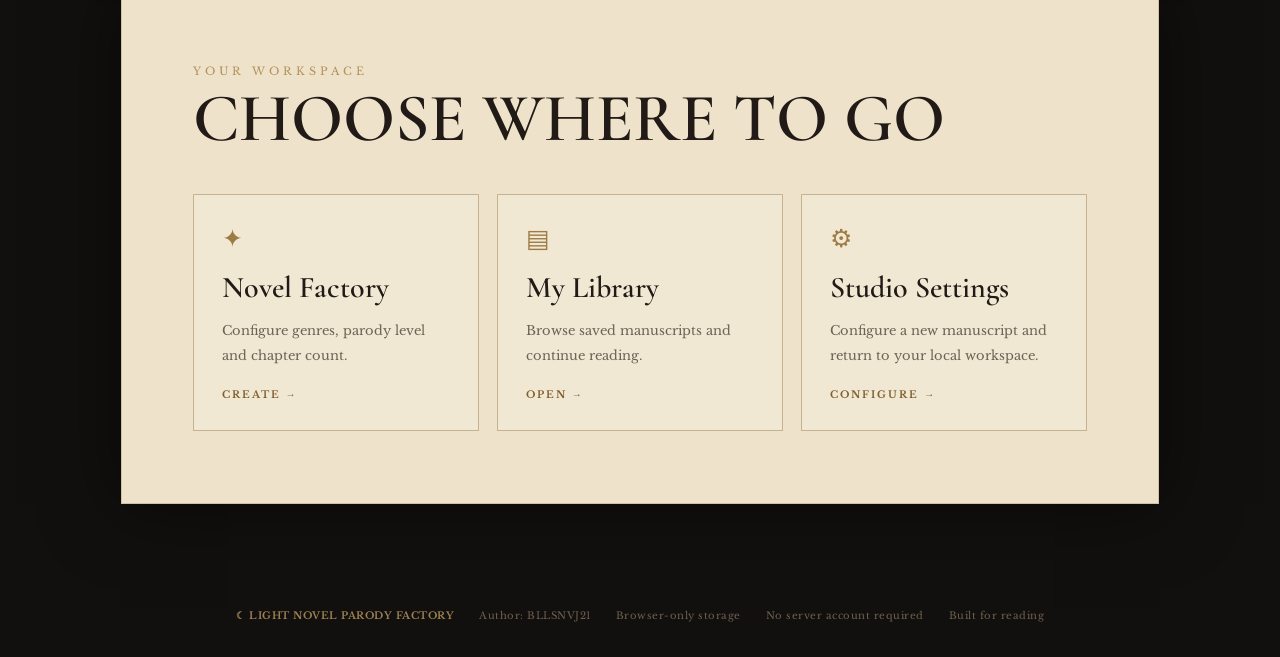
==== commit ba957331: "Update home edition to v14" ====
--- a/index.html
+++ b/index.html
@@ -26,7 +26,7 @@
     <p class="lead">Generate absurd light-novel parodies, build enormous chapter counts, and read your manuscripts in a dedicated web-novel reader.</p>
     <div class="actions"><a class="button" href="create.html"><strong>CREATE A NOVEL</strong><span>Start a new manuscript →</span></a><a class="button ghost" href="library.html"><strong>OPEN LIBRARY</strong><span>Read your saved novels →</span></a></div>
   </section>
-  <section class="factory-strip"><div><b>FACTORY EDITION</b><strong>12</strong></div><div><b>200–1000</b><span>CHAPTERS PER MANUSCRIPT</span></div><div><b>STORAGE</b><span>LOCAL</span></div><div><b>SERVER</b><span>NONE</span></div><div><b>READER</b><span>BUILT-IN</span></div></section>
+  <section class="factory-strip"><div><b>FACTORY EDITION</b><strong>14</strong></div><div><b>200–1000</b><span>CHAPTERS PER MANUSCRIPT</span></div><div><b>STORAGE</b><span>LOCAL</span></div><div><b>SERVER</b><span>NONE</span></div><div><b>READER</b><span>BUILT-IN</span></div></section>
   <section class="paper workflow"><p class="eyebrow">HOW IT WORKS</p><h2>FROM IDEA TO MANUSCRIPT</h2><p class="section-subtitle">03 SIMPLE STAGES</p><div class="stages"><article><small>01</small><h3>BLUEPRINT</h3><p>Preview characters, locations, powers, plot hooks and story DNA before generating chapters.</p></article><article><small>02</small><h3>GENERATE</h3><p>Turn the blueprint into a long-form parody manuscript directly inside your browser.</p></article><article><small>03</small><h3>READ &amp; KEEP</h3><p>Read chapter-by-chapter and save only the novels you actually want in your local library.</p></article></div></section>
   <section class="paper workspace"><p class="eyebrow">YOUR WORKSPACE</p><h2>CHOOSE WHERE TO GO</h2><div class="workspace-grid"><a class="workspace-card" href="create.html"><i>✦</i><h3>Novel Factory</h3><p>Configure genres, parody level and chapter count.</p><b>CREATE →</b></a><a class="workspace-card" href="library.html"><i>▤</i><h3>My Library</h3><p>Browse saved manuscripts and continue reading.</p><b>OPEN →</b></a><a class="workspace-card" href="create.html"><i>⚙</i><h3>Studio Settings</h3><p>Configure a new manuscript and return to your local workspace.</p><b>CONFIGURE →</b></a></div></section>
 </main>
--- a/css/jekyll.css
+++ b/css/jekyll.css
@@ -379,3 +379,9 @@
 
 /* Factory v11 accessibility and modern viewport polish */
 :focus-visible{outline:2px solid var(--gold2);outline-offset:3px}button,a,input,textarea,select{touch-action:manipulation}@media (prefers-reduced-motion:reduce){html{scroll-behavior:auto}*,*::before,*::after{animation-duration:.001ms!important;animation-iteration-count:1!important;transition-duration:.001ms!important;scroll-behavior:auto!important}}@media (max-width:720px){.masthead{padding-left:max(14px,env(safe-area-inset-left));padding-right:max(14px,env(safe-area-inset-right))}.pwa-settings-button{bottom:max(16px,env(safe-area-inset-bottom));right:max(16px,env(safe-area-inset-right))}}
+
+
+/* FACTORY 13.0 — library batch studio */
+.library-summary #selectedCount{color:#9a7a42}.book-select{width:17px;height:17px;accent-color:#9a7a42;cursor:pointer;margin-right:8px;vertical-align:middle}.book-index{display:flex;align-items:center;gap:6px}.book-card.selected{background:rgba(164,123,54,.07);box-shadow:inset 3px 0 0 #a47b36}.library-actions .mini:disabled{opacity:.35;cursor:not-allowed}.library-actions .danger-tool{color:#9a4b3d}@media(max-width:760px){.book-index{justify-content:flex-start}.book-select{width:20px;height:20px}.library-summary #selectedCount{width:100%}}
+
+.reader-tools-right button{white-space:nowrap}.library-actions .mini{white-space:nowrap}
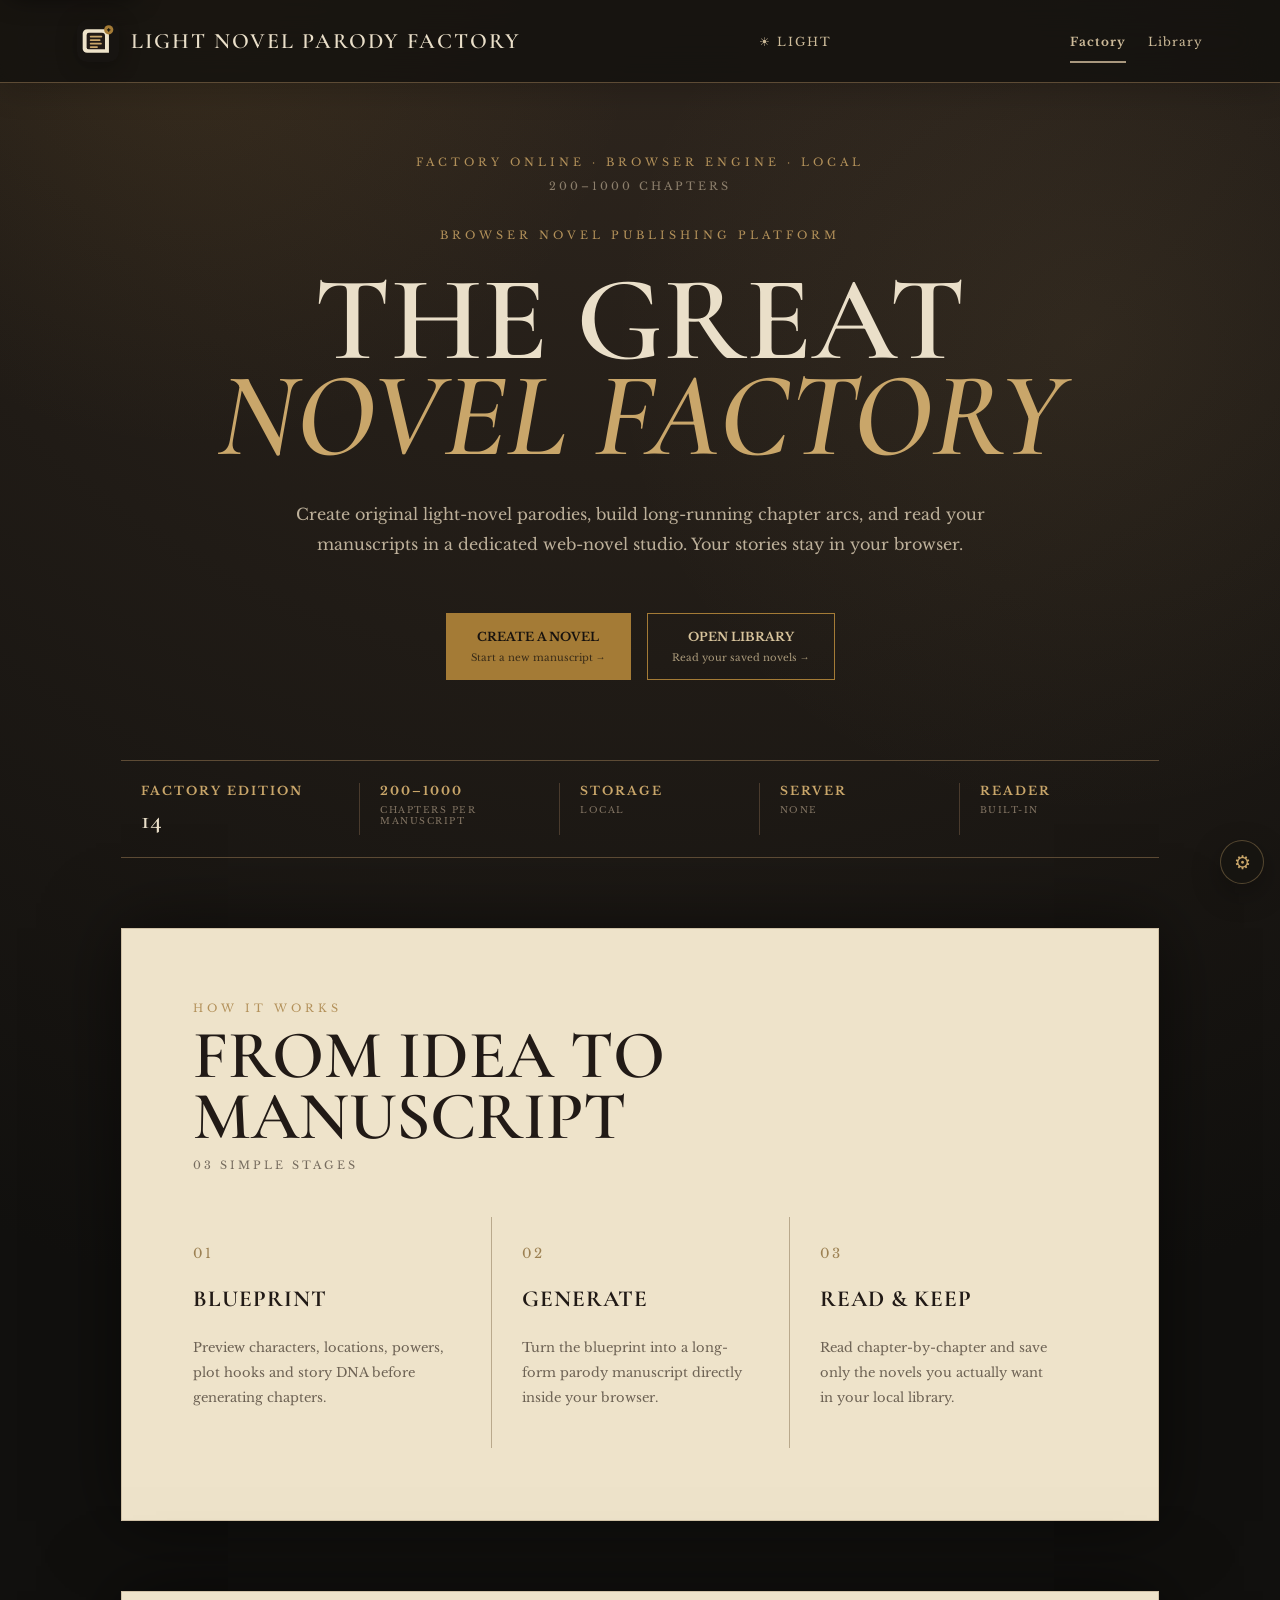
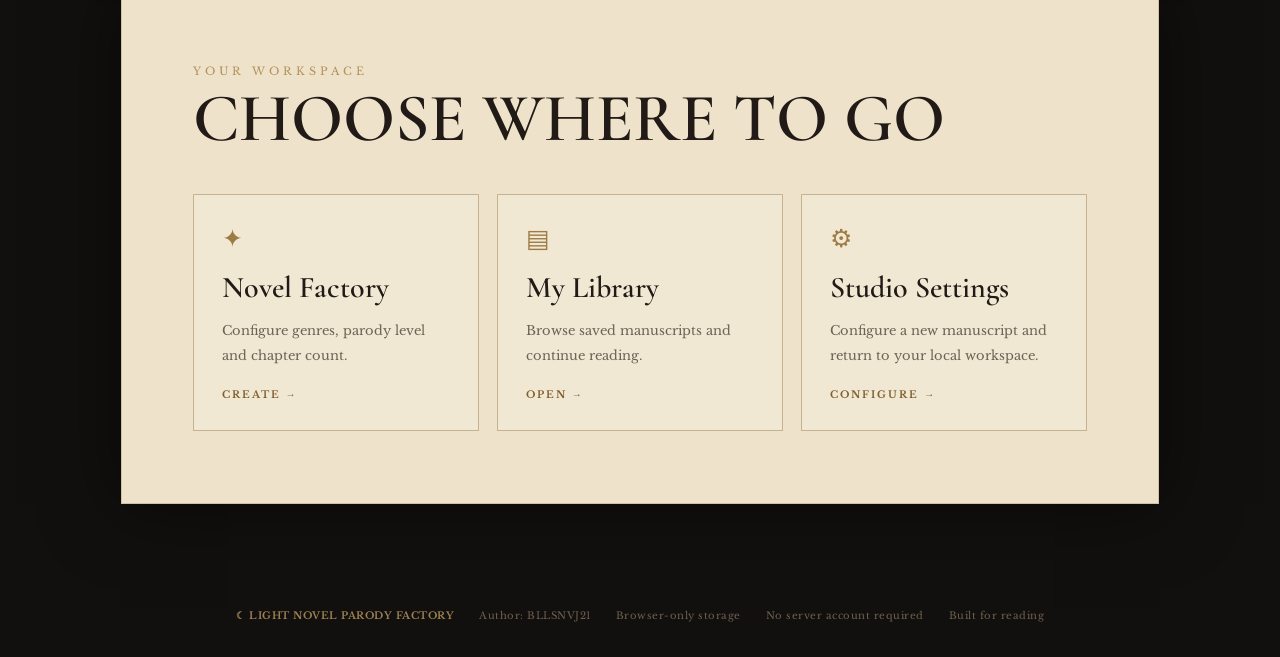
==== commit dcf5409d: "Improve landing page SEO and sharing metadata" ====
--- a/index.html
+++ b/index.html
@@ -7,6 +7,18 @@
 <link rel="stylesheet" href="css/jekyll.css">
 <link rel="icon" href="icons/icon-192.svg" type="image/svg+xml">
 <link rel="shortcut icon" href="icons/icon-192.svg" type="image/svg+xml"><link rel="manifest" href="manifest.webmanifest"><meta name="theme-color" content="#171411"><meta name="description" content="Light Novel Parody Factory — an original, browser-only novel creation, generation, library and reading studio by BLLSNVJ21.">
+<meta name="robots" content="index,follow,max-image-preview:large,max-snippet:-1,max-video-preview:-1">
+<meta name="author" content="BLLSNVJ21">
+<link rel="canonical" href="https://shreebalaji767.github.io/LIGHT-NOVEL-PARODY-FACTORY/">
+<meta property="og:type" content="website">
+<meta property="og:site_name" content="Light Novel Parody Factory">
+<meta property="og:title" content="Light Novel Parody Factory — Create Original Parody Novels">
+<meta property="og:description" content="Build absurd, original light-novel parodies with a browser-based story studio, long-form chapter generator, local library and dedicated reader.">
+<meta property="og:url" content="https://shreebalaji767.github.io/LIGHT-NOVEL-PARODY-FACTORY/">
+<meta property="og:image" content="https://shreebalaji767.github.io/LIGHT-NOVEL-PARODY-FACTORY/icons/icon-512.svg">
+<meta name="twitter:card" content="summary">
+<meta name="twitter:title" content="Light Novel Parody Factory">
+<meta name="twitter:description" content="Create, generate, save and read original light-novel parodies in your browser.">
 <meta name="mobile-web-app-capable" content="yes">
 <meta name="mobile-web-app-title" content="Novel Factory">
 <meta name="color-scheme" content="dark light">
@@ -23,7 +35,7 @@
   <section class="hero factory-hero">
     <p class="eyebrow">FACTORY ONLINE · BROWSER ENGINE · LOCAL</p><p class="edition">200–1000 CHAPTERS</p><p class="eyebrow">BROWSER NOVEL PUBLISHING PLATFORM</p>
     <h1>THE GREAT<br><em>NOVEL FACTORY</em></h1>
-    <p class="lead">Generate absurd light-novel parodies, build enormous chapter counts, and read your manuscripts in a dedicated web-novel reader.</p>
+    <p class="lead">Create original light-novel parodies, build long-running chapter arcs, and read your manuscripts in a dedicated web-novel studio. Your stories stay in your browser.</p>
     <div class="actions"><a class="button" href="create.html"><strong>CREATE A NOVEL</strong><span>Start a new manuscript →</span></a><a class="button ghost" href="library.html"><strong>OPEN LIBRARY</strong><span>Read your saved novels →</span></a></div>
   </section>
   <section class="factory-strip"><div><b>FACTORY EDITION</b><strong>14</strong></div><div><b>200–1000</b><span>CHAPTERS PER MANUSCRIPT</span></div><div><b>STORAGE</b><span>LOCAL</span></div><div><b>SERVER</b><span>NONE</span></div><div><b>READER</b><span>BUILT-IN</span></div></section>
--- a/css/jekyll.css
+++ b/css/jekyll.css
@@ -385,3 +385,260 @@
 .library-summary #selectedCount{color:#9a7a42}.book-select{width:17px;height:17px;accent-color:#9a7a42;cursor:pointer;margin-right:8px;vertical-align:middle}.book-index{display:flex;align-items:center;gap:6px}.book-card.selected{background:rgba(164,123,54,.07);box-shadow:inset 3px 0 0 #a47b36}.library-actions .mini:disabled{opacity:.35;cursor:not-allowed}.library-actions .danger-tool{color:#9a4b3d}@media(max-width:760px){.book-index{justify-content:flex-start}.book-select{width:20px;height:20px}.library-summary #selectedCount{width:100%}}
 
 .reader-tools-right button{white-space:nowrap}.library-actions .mini{white-space:nowrap}
+
+/* READER 14.0 — reading intelligence */
+.reader-stats{max-width:900px;margin:26px auto 10px;display:grid;grid-template-columns:repeat(4,1fr);gap:8px}.reader-stats span{padding:11px 12px;border:1px solid var(--line);border-radius:8px;background:rgba(164,123,54,.06);font-size:9px;letter-spacing:1.4px;color:var(--muted)}.reader-stats b{display:block;margin-top:4px;color:var(--gold2);font-size:15px;letter-spacing:0}.reader-toolbar button{min-height:40px}.reader-tools-right{overflow-x:auto}.reader-tools-right button{flex:0 0 auto}@media(max-width:760px){.reader-stats{grid-template-columns:1fr 1fr}.reader-stats span{font-size:8px}.reader-stats b{font-size:13px}}
+/* LIBRARY 4.0 — management controls */
+#favoriteSelected{color:#9d7b45}.library-actions .mini{min-height:38px}
+@media print{.masthead,.reader-toolbar,.reader-progress,.reader-drawer,.reader-note-box,.controls,.pwa-settings-button,.reader-stats{display:none!important}.reader{padding:0!important;max-width:none!important}.novel-text{max-width:800px!important;margin:auto!important;font-size:18px!important;color:#111!important}.reader-head{page-break-after:always}.novel-text p{orphans:3;widows:3}}
+
+
+/* =========================================================
+   RESPONSIVE UI 15.0 — PHONE / TABLET / LAPTOP / DESKTOP
+   Fluid layout, safe-area support, touch targets, no
+   intentional horizontal page overflow.
+   ========================================================= */
+
+html{width:100%;overflow-x:hidden}
+body{width:100%;overflow-x:hidden}
+img,svg,video,canvas{max-width:100%;height:auto}
+button,input,select,textarea{max-width:100%;font:inherit}
+button,.button,.mini{touch-action:manipulation;-webkit-tap-highlight-color:transparent}
+
+.masthead{width:100%;min-height:72px}
+main{width:min(1180px,100%);min-width:0}
+.hero,.paper,.reader{min-width:0}
+.paper{overflow:hidden}
+
+.factory-strip{width:auto}
+.factory-strip>div{min-width:0}
+.factory-strip span,.factory-strip b{overflow-wrap:anywhere}
+
+.card-grid,.controls-grid,.bible-grid,.workspace-grid,.stages{min-width:0}
+.card-grid>*,.controls-grid>* ,.bible-grid>* ,.workspace-grid>* ,.stages>*{min-width:0}
+
+.text-input,input[type=text],input[type=search],input[type=number],textarea,select{min-width:0}
+textarea{max-width:100%}
+.seed-controls{min-width:0}
+.live-estimate>*{min-width:0;overflow-wrap:anywhere}
+
+.generate-zone{display:flex;flex-wrap:wrap;gap:10px;align-items:center}
+.generate-zone .button{margin:0}
+.generate-zone .text-button{margin:0}
+
+.library-head>*{min-width:0}
+.library-head .button{flex:0 0 auto}
+.library-tools>*{min-width:0}
+.library-summary>*{min-width:0}
+.library-actions{min-width:0}
+
+.book-card>*{min-width:0}
+.book-main{overflow-wrap:anywhere}
+.book-main h2{overflow-wrap:anywhere}
+.book-actions{max-width:100%}
+
+.reader{padding-left:clamp(14px,5vw,80px);padding-right:clamp(14px,5vw,80px)}
+.reader-head,.reader-content{min-width:0;max-width:100%}
+.reader h1{overflow-wrap:anywhere}
+.novel-text{max-width:min(900px,100%);overflow-wrap:anywhere;word-break:normal}
+.reader-toolbar{max-width:100%;min-width:0}
+.reader-tools-right{min-width:0;max-width:100%}
+.reader-tools-right>*{flex:0 0 auto}
+.reader-stats{max-width:100%}
+
+@media (max-width:1100px){
+  .masthead{padding-left:4vw;padding-right:4vw}
+  main{width:100%}
+  .hero{padding-left:5vw;padding-right:5vw}
+  .paper{margin-left:4vw;margin-right:4vw}
+  .factory-strip{margin-left:4vw;margin-right:4vw}
+}
+
+@media (max-width:900px){
+  .masthead{gap:16px}
+  .brand{font-size:20px}
+  .factory-strip{grid-template-columns:repeat(2,1fr);gap:0}
+  .factory-strip>div{padding:14px 16px;border-bottom:1px solid #4a3b2d}
+  .factory-strip>div:nth-child(2n){border-right:0}
+  .factory-strip>div:nth-last-child(-n+2){border-bottom:0}
+  .paper{margin-top:42px;margin-bottom:42px}
+  .stages{grid-template-columns:1fr}
+  .stages article,.stages article:first-child{padding:22px 0;border-left:0;border-top:1px solid #b9a98c}
+  .stages article:first-child{border-top:0}
+  .workspace-grid{grid-template-columns:1fr}
+  .library-tools{grid-template-columns:minmax(0,1fr) repeat(2,minmax(140px,180px))}
+}
+
+@media (max-width:720px){
+  .masthead{
+    padding-top:max(12px,env(safe-area-inset-top));
+    padding-bottom:12px;
+    padding-left:max(14px,env(safe-area-inset-left));
+    padding-right:max(14px,env(safe-area-inset-right));
+    gap:10px;
+  }
+  .brand{font-size:16px;letter-spacing:1.2px}
+  .site-logo{width:34px;height:34px;flex-basis:34px}
+  .brand-link{gap:8px!important;max-width:calc(100vw - 120px)}
+  .brand-link span{max-width:none;white-space:normal}
+  nav{gap:12px;flex:0 0 auto}
+  nav a{font-size:10px;letter-spacing:.7px;padding:8px 2px}
+
+  .hero,.paper,.reader{padding-top:42px;padding-bottom:42px}
+  .paper{margin-left:14px;margin-right:14px}
+  .factory-hero{padding-left:14px;padding-right:14px}
+  .hero h1{font-size:clamp(46px,14vw,82px);line-height:.86}
+  .lead{font-size:14px;line-height:1.75;margin:26px auto 30px}
+  .actions{display:grid;grid-template-columns:1fr;width:100%}
+  .actions .button{width:100%;margin:6px 0}
+  .button{padding:13px 16px}
+
+  .factory-strip{margin-left:14px;margin-right:14px;grid-template-columns:1fr 1fr}
+  .factory-strip>div{padding:13px 10px}
+  .factory-strip strong{font-size:22px}
+  .factory-strip b{font-size:10px}
+  .factory-strip span{font-size:8px;line-height:1.35}
+
+  .paper h1{font-size:clamp(42px,12vw,58px);margin-bottom:26px}
+  .paper h2{font-size:clamp(38px,11vw,56px)}
+
+  .glass-panel{padding:16px!important}
+  .panel-title{gap:10px}
+  .panel-actions{display:grid;grid-template-columns:1fr 1fr;gap:7px}
+  .panel-actions .mini{width:100%;min-width:0}
+
+  .controls-grid{grid-template-columns:1fr!important;gap:4px}
+  .controls-grid>div{width:100%}
+  .range-labels{font-size:8px}
+
+  .generate-zone{display:grid;grid-template-columns:1fr;width:100%;gap:8px}
+  .generate-zone>*{width:100%!important}
+  .generate-zone .text-button{min-height:44px}
+
+  .library-head .button{width:100%;margin-left:0}
+  .library-tools{grid-template-columns:1fr}
+  .library-tools select,.search-box{width:100%;min-height:46px}
+  .library-summary{align-items:stretch}
+  .library-summary>span{flex:1 1 45%}
+  .library-actions{display:grid;grid-template-columns:1fr 1fr;width:100%}
+  .library-actions .mini{width:100%;min-width:0}
+  .library-actions .mini:only-child{grid-column:1/-1}
+
+  .book-card{padding:20px 0}
+  .book-main h2{font-size:30px}
+  .book-actions{display:grid;grid-template-columns:1fr 1fr;gap:7px}
+  .book-actions .button,.book-actions .duplicate-button,.book-actions .danger-button{width:100%;margin:0;min-height:44px}
+  .progress-track{max-width:none}
+
+  .reader{padding-left:14px;padding-right:14px}
+  .reader h1{font-size:clamp(40px,11vw,58px);margin-bottom:30px}
+  .novel-text{font-size:calc(18px * var(--reader-scale,1));line-height:1.85}
+  .reader-toolbar{top:0!important;padding:8px 0}
+  .reader-tools-right{width:100%;overflow-x:auto;display:flex;gap:6px;scrollbar-width:thin;padding-bottom:5px}
+  .reader-tools-right button,.reader-tools-right select{min-height:44px}
+  .reader-stats{grid-template-columns:1fr 1fr}
+  .reader-stats span{min-width:0;overflow-wrap:anywhere}
+
+  .reader-note-box{margin-left:0;margin-right:0}
+  .reader-drawer{width:min(92vw,380px);padding:max(16px,env(safe-area-inset-top)) 16px 20px}
+  .drawer-head{top:-16px;margin:-16px -16px 16px;padding:16px}
+}
+
+@media (max-width:420px){
+  .masthead{align-items:center}
+  .brand{font-size:14px}
+  .brand-link{max-width:calc(100vw - 105px)}
+  nav{gap:7px}
+  nav a{font-size:9px}
+  .site-logo{width:30px;height:30px;flex-basis:30px}
+  .factory-strip{grid-template-columns:1fr}
+  .factory-strip>div,.factory-strip>div:nth-last-child(-n+2){border-right:0;border-bottom:1px solid #4a3b2d}
+  .factory-strip>div:last-child{border-bottom:0}
+  .panel-actions{grid-template-columns:1fr}
+  .library-actions{grid-template-columns:1fr}
+  .library-actions .mini{grid-column:auto}
+  .book-actions{grid-template-columns:1fr}
+  .reader-stats{grid-template-columns:1fr}
+  .reader-tools-right{gap:5px}
+  .reader-tools-right button,.reader-tools-right select{font-size:9px}
+}
+
+@media (max-width:340px){
+  .masthead{padding-left:10px;padding-right:10px}
+  .brand-link span{font-size:11px}
+  nav a{font-size:8px}
+  .paper{margin-left:8px;margin-right:8px}
+  .hero,.reader{padding-left:10px;padding-right:10px}
+}
+
+@media (orientation:landscape) and (max-height:520px){
+  .hero,.paper,.reader{padding-top:28px;padding-bottom:28px}
+  .masthead{position:relative}
+}
+
+@media (pointer:coarse){
+  .button,.mini,.controls button,.reader-toolbar button,.chapter-item{min-height:44px}
+  input[type=range]{min-height:36px}
+}
+
+@media print{
+  html,body{overflow:visible!important}
+  .masthead{position:static}
+}
+
+
+/* =========================================================
+   READER 15.0 — SCREEN-FIT CHAPTER READING
+   Chapters use the available screen width instead of a
+   portrait-style narrow column or multi-column layout.
+   ========================================================= */
+.reader{
+  width:100%;
+  max-width:none;
+  margin:0;
+  padding-left:clamp(14px,3vw,48px);
+  padding-right:clamp(14px,3vw,48px);
+}
+.reader-shell{
+  width:100%;
+  max-width:none;
+}
+.reader-head{
+  width:100%;
+  max-width:none;
+  margin-left:0;
+  margin-right:0;
+}
+.novel-text{
+  width:100%;
+  max-width:none;
+  margin-left:0;
+  margin-right:0;
+  columns:1!important;
+  column-count:1!important;
+  column-width:auto!important;
+  column-gap:0!important;
+  text-align:left;
+}
+.reader .controls{
+  width:100%;
+  max-width:none;
+  margin-left:0;
+  margin-right:0;
+}
+@media(min-width:1400px){
+  .reader{padding-left:3vw;padding-right:3vw}
+  .novel-text{font-size:clamp(20px,1.25vw,28px)}
+}
+@media(max-width:760px){
+  .reader{
+    padding-left:max(12px,env(safe-area-inset-left));
+    padding-right:max(12px,env(safe-area-inset-right));
+  }
+  .novel-text{
+    width:100%;
+    max-width:none;
+    font-size:calc(18px * var(--reader-scale,1));
+    line-height:1.85;
+  }
+}
